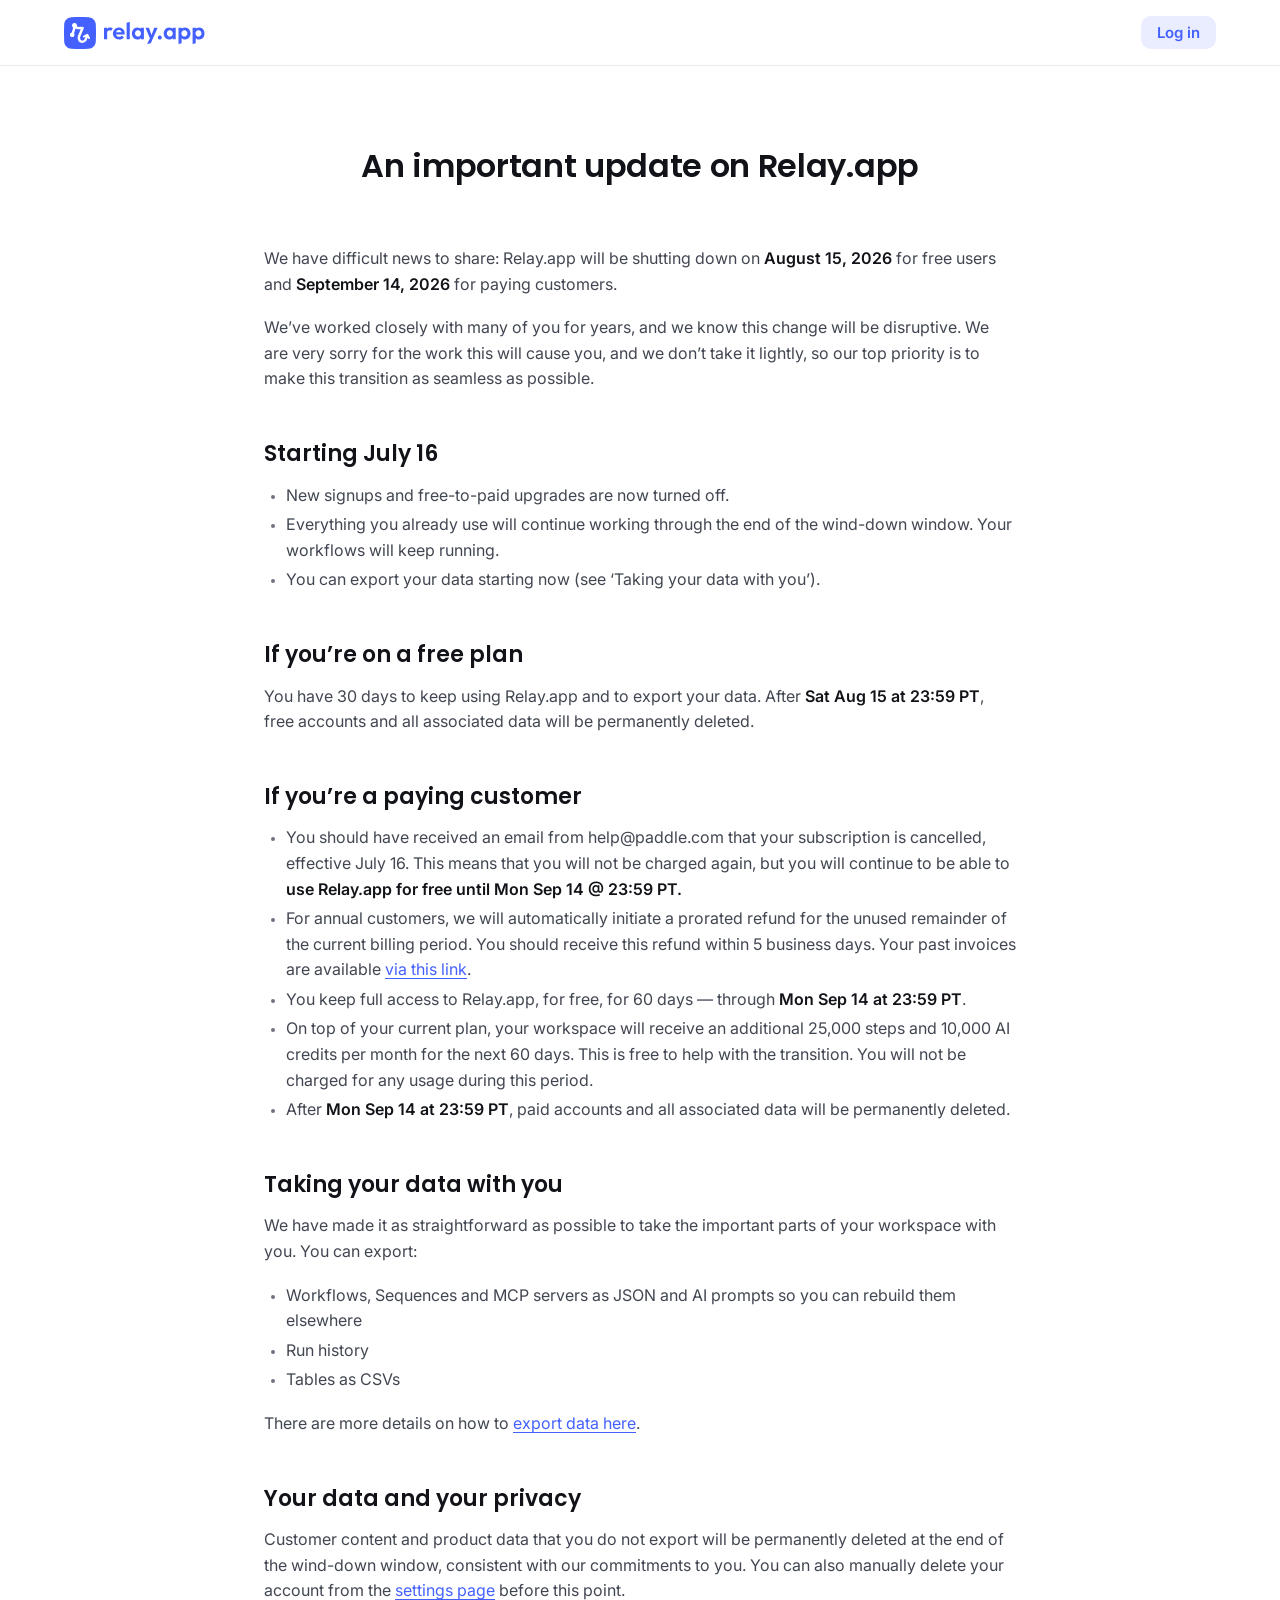
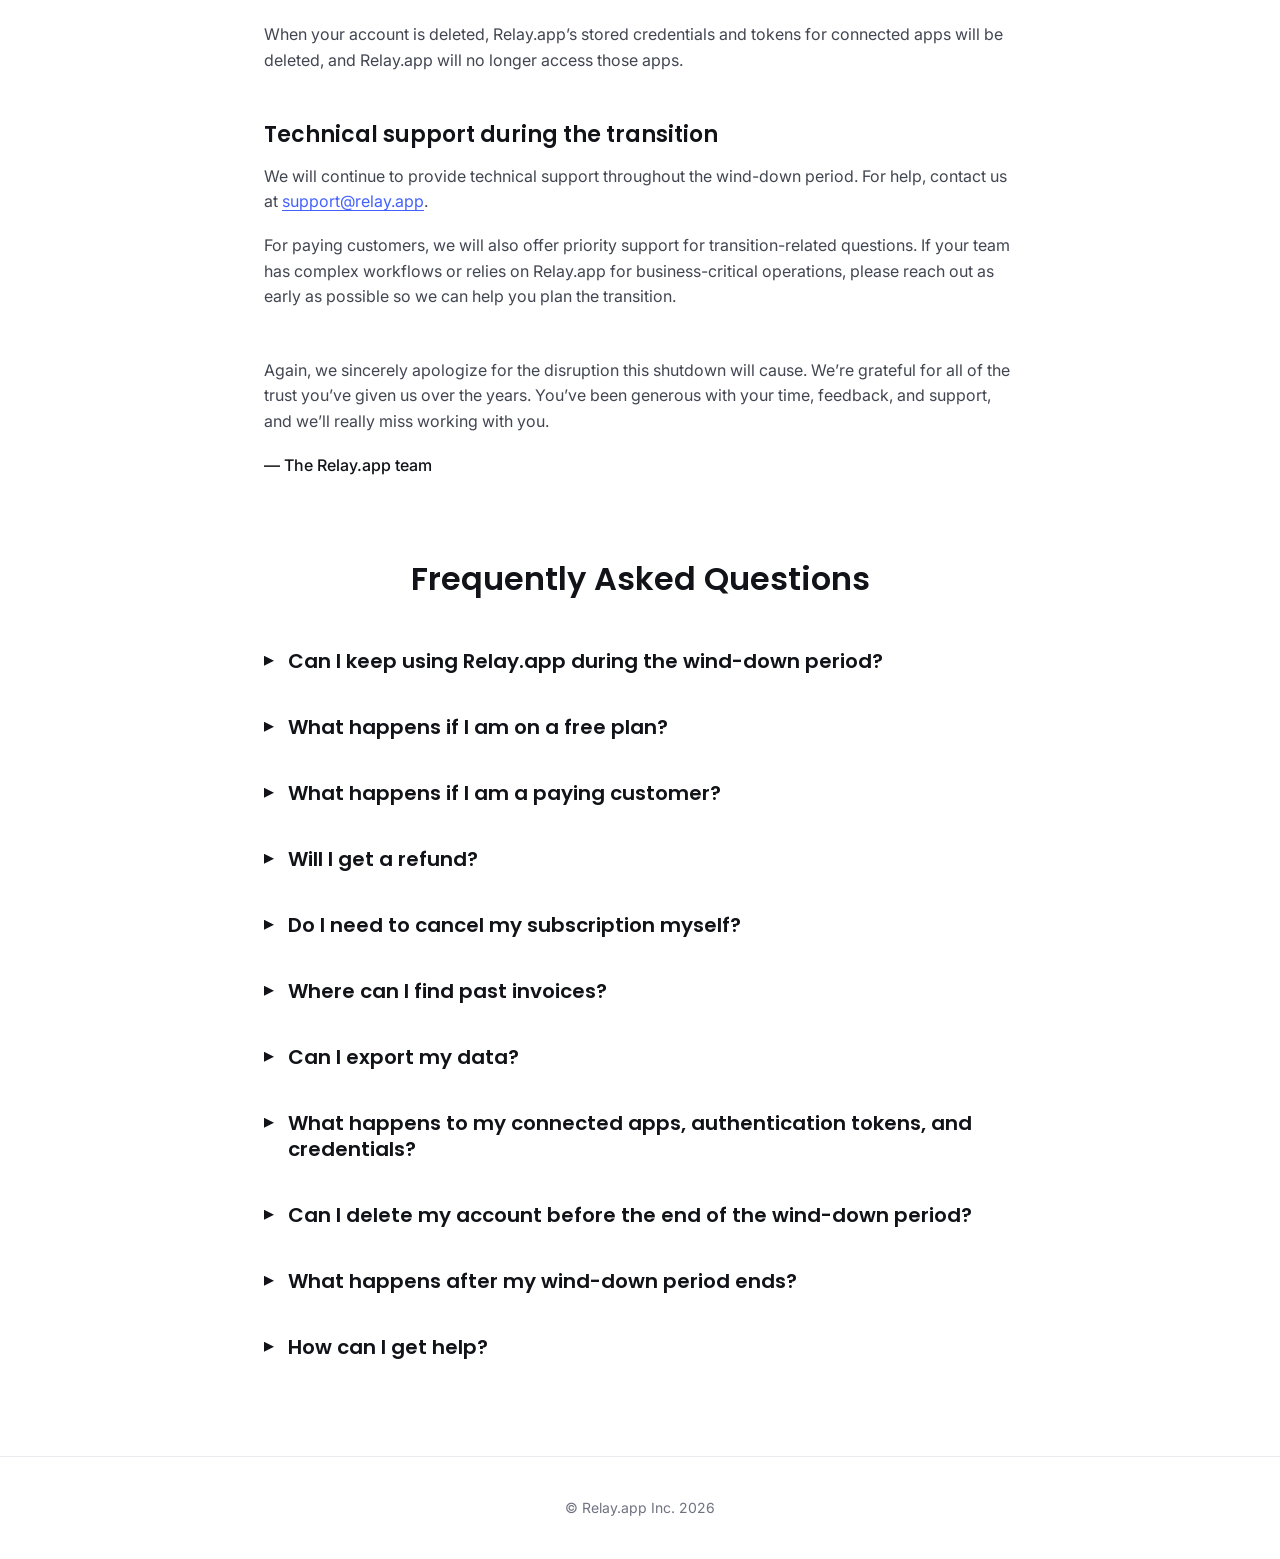
==== index.html @ aca6377c "Initial commit" ====
<!doctype html>
<html lang="en">
<head>
  <meta charset="utf-8">
  <meta name="viewport" content="width=device-width, initial-scale=1">

  <title>Relay.app is shutting down</title>
  <meta name="description" content="Relay.app is shutting down">
  <meta name="robots" content="max-image-preview:large">
  <link rel="canonical" href="https://relay.app/">

  <meta property="og:title" content="Relay.app is shutting down">
  <meta property="og:description" content="Relay.app is shutting down">
  <meta property="og:type" content="website">
  <meta property="og:url" content="https://relay.app/">
  <meta property="og:image" content="https://relay.app/og.png">
  <meta property="og:image:width" content="1200">
  <meta property="og:image:height" content="630">
  <meta name="twitter:card" content="summary_large_image">
  <meta name="twitter:title" content="Relay.app is shutting down">
  <meta name="twitter:description" content="Relay.app is shutting down">
  <meta name="twitter:image" content="https://relay.app/og.png">

  <link rel="icon" href="favicon.png" type="image/png">
  <link rel="apple-touch-icon" href="apple-touch-icon.png">

  <link rel="preconnect" href="https://fonts.googleapis.com">
  <link rel="preconnect" href="https://fonts.gstatic.com" crossorigin>
  <link rel="stylesheet" href="https://fonts.googleapis.com/css2?family=Inter:wght@400;500;600;700&family=Poppins:wght@500;600;700&display=swap">

  <link rel="stylesheet" href="style.css">
</head>
<body>

  <header class="site-header">
    <div class="container site-header-inner">
      <a class="wordmark" href="./" aria-label="relay.app">
        <svg viewBox="0 0 211 48" fill="none" xmlns="http://w3.org/2000/svg" aria-hidden="true" focusable="false">
          <g clip-path="url(#clip0_1317_340)">
            <path fill-rule="evenodd" clip-rule="evenodd" d="M11.2167 0.279369C5.2547 0.491865 0.491865 5.2547 0.27937 11.2167C0.129593 15.419 0 20.1635 0 24C0 27.8365 0.129593 32.581 0.279369 36.7833C0.491865 42.7453 5.2547 47.5081 11.2167 47.7206C15.419 47.8704 20.1635 48 24 48C27.8365 48 32.581 47.8704 36.7833 47.7206C42.7453 47.5081 47.5081 42.7453 47.7206 36.7833C47.8704 32.581 48 27.8365 48 24C48 20.1635 47.8704 15.419 47.7206 11.2167C47.5081 5.2547 42.7453 0.491865 36.7833 0.27937C32.581 0.129593 27.8365 0 24 0C20.1635 0 15.419 0.129593 11.2167 0.279369ZM19.2931 14.0156C19.2753 14.0678 19.2564 14.1194 19.2364 14.1706C19.4319 14.2621 19.6691 14.3528 19.9569 14.4364C21.1685 14.7882 22.8215 14.8622 24.3865 14.804C25.9133 14.7472 27.1888 14.5726 27.5669 14.5166C29.0231 14.3009 30.1814 15.786 29.5864 17.1827L24.3633 29.4433C23.4679 32.7829 25.2744 34.7448 26.7883 35.1845C28.1691 35.5856 30.4923 34.9663 31.502 31.3996L31.9497 29.8182L30.5903 30.5525C29.8785 30.937 28.9937 30.6643 28.6141 29.9433C28.2345 29.2223 28.5038 28.3262 29.2156 27.9417L34.0793 25.3144C34.8195 24.9146 35.7395 25.1913 36.1443 25.9355L38.8184 30.8511C39.2077 31.5668 38.9505 32.4666 38.244 32.8609C37.5374 33.2552 36.649 32.9947 36.2597 32.2791L35.4653 30.8188L35.0123 32.4191C33.5533 37.5726 29.4534 39.8063 25.7817 38.7399C22.2594 37.7169 19.3783 33.63 20.8829 28.3154L20.9152 28.2014L25.0585 18.4756C24.883 18.4851 24.7035 18.4934 24.5206 18.5002C22.8518 18.5623 20.7303 18.5087 18.9504 17.9918C18.2687 17.7938 17.6806 17.543 17.177 17.2525L15.0637 24.7169C15.6593 25.537 15.8865 26.6179 15.588 27.6723C15.0767 29.4783 13.2168 30.5225 11.4337 30.0046C9.65066 29.4868 8.61969 27.6029 9.13097 25.7969C9.48244 24.5554 10.4712 23.6739 11.6342 23.4124L13.7448 15.957C13.6578 15.9002 13.5729 15.8395 13.4902 15.7751C12.7609 15.2065 12.2648 14.3851 12.0971 13.4685C11.9294 12.552 12.102 11.605 12.5817 10.8095C13.0615 10.014 13.8145 9.42611 14.6962 9.15878C15.5778 8.89144 16.5259 8.96352 17.3583 9.36116C18.1907 9.75881 18.8486 10.454 19.2058 11.3131C19.5629 12.1722 19.594 13.1347 19.2931 14.0156Z" fill="#4461FF"/>
            <path d="M202.574 33.7605C201.326 33.7605 200.198 33.5085 199.19 33.0045C198.182 32.4765 197.378 31.7685 196.778 30.8805C196.178 29.9925 195.854 28.9725 195.806 27.8205V21.6645C195.854 20.5125 196.178 19.4925 196.778 18.6045C197.402 17.6925 198.206 16.9725 199.19 16.4445C200.198 15.9165 201.326 15.6525 202.574 15.6525C204.182 15.6525 205.622 16.0485 206.894 16.8405C208.166 17.6325 209.162 18.7125 209.882 20.0805C210.626 21.4485 210.998 22.9965 210.998 24.7245C210.998 26.4285 210.626 27.9645 209.882 29.3325C209.162 30.7005 208.166 31.7805 206.894 32.5725C205.622 33.3645 204.182 33.7605 202.574 33.7605ZM201.746 29.4045C202.61 29.4045 203.378 29.2125 204.05 28.8285C204.722 28.4205 205.238 27.8685 205.598 27.1725C205.982 26.4525 206.174 25.6245 206.174 24.6885C206.174 23.7765 205.982 22.9725 205.598 22.2765C205.238 21.5565 204.722 21.0045 204.05 20.6205C203.378 20.2125 202.61 20.0085 201.746 20.0085C200.906 20.0085 200.15 20.2125 199.478 20.6205C198.806 21.0045 198.278 21.5565 197.894 22.2765C197.534 22.9725 197.354 23.7765 197.354 24.6885C197.354 25.6245 197.534 26.4525 197.894 27.1725C198.278 27.8685 198.794 28.4205 199.442 28.8285C200.114 29.2125 200.882 29.4045 201.746 29.4045ZM193.404 40.4905C193.164 40.5591 192.926 40.3793 192.926 40.13V16.3875C192.926 16.1804 193.094 16.0125 193.301 16.0125H197.267C197.474 16.0125 197.642 16.1804 197.642 16.3875V20.5496C197.642 20.5728 197.64 20.596 197.635 20.6189L196.863 24.7288C196.854 24.7736 196.854 24.8195 196.862 24.8644L197.6 28.9757C197.604 28.9975 197.606 29.0197 197.606 29.0419V39.0044C197.606 39.1717 197.495 39.3188 197.334 39.3649L193.404 40.4905Z" fill="#4461FF"/>
            <path d="M181.41 33.7605C180.162 33.7605 179.034 33.5085 178.026 33.0045C177.018 32.4765 176.214 31.7685 175.614 30.8805C175.014 29.9925 174.69 28.9725 174.642 27.8205V21.6645C174.69 20.5125 175.014 19.4925 175.614 18.6045C176.238 17.6925 177.042 16.9725 178.026 16.4445C179.034 15.9165 180.162 15.6525 181.41 15.6525C183.018 15.6525 184.458 16.0485 185.73 16.8405C187.002 17.6325 187.998 18.7125 188.718 20.0805C189.462 21.4485 189.834 22.9965 189.834 24.7245C189.834 26.4285 189.462 27.9645 188.718 29.3325C187.998 30.7005 187.002 31.7805 185.73 32.5725C184.458 33.3645 183.018 33.7605 181.41 33.7605ZM180.582 29.4045C181.446 29.4045 182.214 29.2125 182.886 28.8285C183.558 28.4205 184.074 27.8685 184.434 27.1725C184.818 26.4525 185.01 25.6245 185.01 24.6885C185.01 23.7765 184.818 22.9725 184.434 22.2765C184.074 21.5565 183.558 21.0045 182.886 20.6205C182.214 20.2125 181.446 20.0085 180.582 20.0085C179.742 20.0085 178.986 20.2125 178.314 20.6205C177.642 21.0045 177.114 21.5565 176.73 22.2765C176.37 22.9725 176.19 23.7765 176.19 24.6885C176.19 25.6245 176.37 26.4525 176.73 27.1725C177.114 27.8685 177.63 28.4205 178.278 28.8285C178.95 29.2125 179.718 29.4045 180.582 29.4045ZM172.24 40.4912C172 40.5595 171.762 40.3796 171.762 40.1306V16.3875C171.762 16.1804 171.93 16.0125 172.137 16.0125H176.103C176.31 16.0125 176.478 16.1804 176.478 16.3875V20.5496C176.478 20.5728 176.476 20.596 176.471 20.6189L175.698 24.7288C175.69 24.7736 175.69 24.8195 175.698 24.8644L176.436 28.9757C176.44 28.9975 176.442 29.0197 176.442 29.0419V39.0095C176.442 39.177 176.331 39.3242 176.17 39.3701L172.24 40.4912Z" fill="#4461FF"/>
            <path d="M157.87 33.7605C156.286 33.7605 154.858 33.3645 153.586 32.5725C152.314 31.7805 151.318 30.7005 150.598 29.3325C149.878 27.9645 149.518 26.4285 149.518 24.7245C149.518 22.9965 149.878 21.4485 150.598 20.0805C151.318 18.7125 152.314 17.6325 153.586 16.8405C154.858 16.0485 156.286 15.6525 157.87 15.6525C159.118 15.6525 160.234 15.9045 161.218 16.4085C162.202 16.9125 162.982 17.6205 163.558 18.5325C164.158 19.4205 164.482 20.4285 164.53 21.5565V27.8205C164.482 28.9725 164.158 29.9925 163.558 30.8805C162.982 31.7685 162.202 32.4765 161.218 33.0045C160.234 33.5085 159.118 33.7605 157.87 33.7605ZM158.734 29.4045C160.054 29.4045 161.122 28.9725 161.938 28.1085C162.754 27.2205 163.162 26.0805 163.162 24.6885C163.162 23.7765 162.97 22.9725 162.586 22.2765C162.226 21.5565 161.71 21.0045 161.038 20.6205C160.39 20.2125 159.622 20.0085 158.734 20.0085C157.87 20.0085 157.102 20.2125 156.43 20.6205C155.782 21.0045 155.266 21.5565 154.882 22.2765C154.522 22.9725 154.342 23.7765 154.342 24.6885C154.342 25.6245 154.522 26.4525 154.882 27.1725C155.266 27.8685 155.782 28.4205 156.43 28.8285C157.102 29.2125 157.87 29.4045 158.734 29.4045ZM163.285 33.4005C163.078 33.4005 162.91 33.2326 162.91 33.0255V28.7536C162.91 28.7316 162.912 28.7096 162.915 28.6879L163.654 24.5388C163.662 24.495 163.662 24.4501 163.654 24.4063L162.916 20.3297C162.912 20.3076 162.91 20.2853 162.91 20.2629V16.3875C162.91 16.1804 163.078 16.0125 163.285 16.0125H167.215C167.422 16.0125 167.59 16.1804 167.59 16.3875V33.0255C167.59 33.2326 167.422 33.4005 167.215 33.4005H163.285Z" fill="#4461FF"/>
            <path d="M143.748 33.7604C142.884 33.7604 142.176 33.4724 141.624 32.8964C141.072 32.3204 140.796 31.6124 140.796 30.7724C140.796 29.9324 141.072 29.2244 141.624 28.6484C142.176 28.0724 142.884 27.7844 143.748 27.7844C144.588 27.7844 145.284 28.0724 145.836 28.6484C146.388 29.2244 146.664 29.9324 146.664 30.7724C146.664 31.6124 146.388 32.3204 145.836 32.8964C145.284 33.4724 144.588 33.7604 143.748 33.7604Z" fill="#4461FF"/>
            <path d="M129.745 33.5418C129.592 33.5434 129.453 33.4519 129.394 33.3105L122.435 16.5312C122.332 16.2843 122.514 16.0125 122.781 16.0125H127.068C127.226 16.0125 127.367 16.1117 127.421 16.2604L131.975 28.9024C132.063 29.1468 131.882 29.4045 131.622 29.4045H130.968C130.706 29.4045 130.525 29.1433 130.617 28.8983L135.34 16.2563C135.395 16.1097 135.535 16.0125 135.692 16.0125H140.004C140.275 16.0125 140.456 16.2913 140.347 16.5392L132.84 33.5085L129.745 33.5418ZM125.428 40.4473C125.122 40.5199 124.868 40.2059 125.003 39.9216L129.686 30.0525C129.809 29.7941 130.164 29.7626 130.33 29.9953L132.84 33.5085L130.386 39.1183C130.339 39.2263 130.244 39.3058 130.129 39.333L125.428 40.4473Z" fill="#4461FF"/>
            <path d="M110.127 33.7605C108.543 33.7605 107.115 33.3645 105.843 32.5725C104.571 31.7805 103.575 30.7005 102.855 29.3325C102.135 27.9645 101.775 26.4285 101.775 24.7245C101.775 22.9965 102.135 21.4485 102.855 20.0805C103.575 18.7125 104.571 17.6325 105.843 16.8405C107.115 16.0485 108.543 15.6525 110.127 15.6525C111.375 15.6525 112.491 15.9045 113.475 16.4085C114.459 16.9125 115.239 17.6205 115.815 18.5325C116.415 19.4205 116.739 20.4285 116.787 21.5565V27.8205C116.739 28.9725 116.415 29.9925 115.815 30.8805C115.239 31.7685 114.459 32.4765 113.475 33.0045C112.491 33.5085 111.375 33.7605 110.127 33.7605ZM110.991 29.4045C112.311 29.4045 113.379 28.9725 114.195 28.1085C115.011 27.2205 115.419 26.0805 115.419 24.6885C115.419 23.7765 115.227 22.9725 114.843 22.2765C114.483 21.5565 113.967 21.0045 113.295 20.6205C112.647 20.2125 111.879 20.0085 110.991 20.0085C110.127 20.0085 109.359 20.2125 108.687 20.6205C108.039 21.0045 107.523 21.5565 107.139 22.2765C106.779 22.9725 106.599 23.7765 106.599 24.6885C106.599 25.6245 106.779 26.4525 107.139 27.1725C107.523 27.8685 108.039 28.4205 108.687 28.8285C109.359 29.2125 110.127 29.4045 110.991 29.4045ZM115.542 33.4005C115.335 33.4005 115.167 33.2326 115.167 33.0255V28.7536C115.167 28.7316 115.169 28.7096 115.173 28.6879L115.912 24.5388C115.919 24.495 115.919 24.4501 115.911 24.4063L115.173 20.3297C115.169 20.3076 115.167 20.2853 115.167 20.2629V16.3875C115.167 16.1804 115.335 16.0125 115.542 16.0125H119.472C119.68 16.0125 119.847 16.1804 119.847 16.3875V33.0255C119.847 33.2326 119.68 33.4005 119.472 33.4005H115.542Z" fill="#4461FF"/>
            <path d="M94.3359 33.4005C94.1288 33.4005 93.9609 33.2326 93.9609 33.0255V9.00163C93.9609 8.83416 94.072 8.687 94.233 8.64103L98.199 7.50893C98.4385 7.44055 98.6769 7.62042 98.6769 7.86952V33.0255C98.6769 33.2326 98.509 33.4005 98.3019 33.4005H94.3359Z" fill="#4461FF"/>
            <path d="M82.8003 33.7606C80.9763 33.7606 79.3563 33.3766 77.9403 32.6086C76.5243 31.8166 75.3963 30.7366 74.5563 29.3686C73.7403 28.0006 73.3323 26.4406 73.3323 24.6886C73.3323 22.9606 73.7283 21.4246 74.5203 20.0806C75.3363 18.7126 76.4403 17.6326 77.8323 16.8406C79.2243 16.0246 80.7723 15.6166 82.4763 15.6166C84.1563 15.6166 85.6323 16.0006 86.9043 16.7686C88.2003 17.5126 89.2083 18.5446 89.9283 19.8646C90.6723 21.1606 91.0443 22.6366 91.0443 24.2926C91.0443 24.6046 91.0203 24.9286 90.9723 25.2646C90.9541 25.5006 90.9154 25.7642 90.856 26.0552C90.8213 26.2254 90.6697 26.3449 90.496 26.3453L76.5522 26.3796C76.3448 26.3801 76.1763 26.2121 76.1763 26.0046V23.2265C76.1763 23.0198 76.3435 22.8521 76.5502 22.8515L87.4935 22.8198C87.8516 22.8187 88.0072 23.2723 87.724 23.4914L87.2588 23.8512C87.0187 24.037 86.6655 23.8751 86.6283 23.5738C86.5391 22.8528 86.3671 22.2284 86.1123 21.7006C85.8003 21.0046 85.3323 20.4766 84.7083 20.1166C84.1083 19.7326 83.3643 19.5406 82.4763 19.5406C81.5403 19.5406 80.7243 19.7566 80.0283 20.1886C79.3323 20.5966 78.7923 21.1846 78.4083 21.9526C78.0483 22.6966 77.8683 23.5846 77.8683 24.6166C77.8683 25.6726 78.0603 26.5966 78.4443 27.3886C78.8523 28.1566 79.4283 28.7566 80.1723 29.1886C80.9163 29.5966 81.7803 29.8006 82.7643 29.8006C83.6523 29.8006 84.4563 29.6566 85.1763 29.3686C85.7752 29.109 86.3077 28.7498 86.7738 28.291C86.9281 28.1391 87.1778 28.1301 87.3309 28.2832L89.5752 30.5275C89.7136 30.6659 89.723 30.888 89.5898 31.0314C88.7938 31.888 87.8386 32.5457 86.7243 33.0046C85.5243 33.5086 84.2163 33.7606 82.8003 33.7606Z" fill="#4461FF"/>
            <path d="M60.375 33.4005C60.1679 33.4005 60 33.2326 60 33.0255V16.3875C60 16.1804 60.1679 16.0125 60.375 16.0125H64.341C64.5481 16.0125 64.716 16.1804 64.716 16.3875V33.0255C64.716 33.2326 64.5481 33.4005 64.341 33.4005H60.375ZM64.7495 23.0888C64.7194 23.3868 64.3822 23.566 64.133 23.3998L63.0678 22.6897C62.9523 22.6127 62.8884 22.4779 62.9044 22.34C63.1406 20.3105 63.7564 18.7053 64.752 17.5245C65.784 16.2765 67.272 15.6525 69.216 15.6525C70.056 15.6525 70.812 15.7965 71.484 16.0845C72.0661 16.3132 72.6032 16.6769 73.0952 17.1757C73.2275 17.3098 73.2273 17.5228 73.1034 17.6647L70.6437 20.4845C70.4967 20.653 70.2367 20.6536 70.0594 20.5173C69.8628 20.3663 69.6417 20.2446 69.396 20.1525C69.036 20.0085 68.616 19.9365 68.136 19.9365C67.128 19.9365 66.3 20.2605 65.652 20.9085C65.1461 21.4144 64.8453 22.1412 64.7495 23.0888Z" fill="#4461FF"/>
          </g>
          <defs>
            <clipPath id="clip0_1317_340">
              <rect width="211" height="48" fill="white"/>
            </clipPath>
          </defs>
        </svg>
      </a>
      <a class="button" href="https://run.relay.app/login?csrc=landing_sign_in">Log in</a>
    </div>
  </header>

  <main class="container">

    <article class="announcement">
      <h1>An important update on Relay.app</h1>

      <p>
        We have difficult news to share: Relay.app will be shutting down on
        <strong>August 15, 2026</strong> for free users and
        <strong>September 14, 2026</strong> for paying customers.
      </p>
      <p>
        We&rsquo;ve worked closely with many of you for years, and we know this change will be
        disruptive. We are very sorry for the work this will cause you, and we don&rsquo;t take
        it lightly, so our top priority is to make this transition as seamless as possible.
      </p>

      <section id="starting-july-16">
        <h2>Starting July 16</h2>
        <ul>
          <li>New signups and free-to-paid upgrades are now turned off.</li>
          <li>
            Everything you already use will continue working through the end of the
            wind-down window. Your workflows will keep running.
          </li>
          <li>You can export your data starting now (see &lsquo;Taking your data with you&rsquo;).</li>
        </ul>
      </section>

      <section id="free-plan">
        <h2>If you&rsquo;re on a free plan</h2>
        <p>
          You have 30 days to keep using Relay.app and to export your data.
          After <strong>Sat Aug 15 at 23:59 PT</strong>, free accounts and all associated
          data will be permanently deleted.
        </p>
      </section>

      <section id="paying-customers">
        <h2>If you&rsquo;re a paying customer</h2>
        <ul>
          <li>
            You should have received an email from help@paddle.com that your subscription
            is cancelled, effective July 16. This means that you will not be charged
            again, but you will continue to be able to
            <strong>use Relay.app for free until Mon Sep 14 @ 23:59 PT.</strong>
          </li>
          <li>
            For annual customers, we will automatically initiate a prorated refund for the
            unused remainder of the current billing period. You should receive this refund
            within 5 business days. Your past invoices are available
            <a href="https://customer-portal.paddle.com/cpl_01hfv834x8nx1jdne0eyhrzjb1">via this link</a>.
          </li>
          <li>
            You keep full access to Relay.app, for free, for 60 days &mdash; through
            <strong>Mon Sep 14 at 23:59 PT</strong>.
          </li>
          <li>
            On top of your current plan, your workspace will receive an additional 25,000
            steps and 10,000 AI credits per month for the next 60 days. This is free to
            help with the transition. You will not be charged for any usage during this
            period.
          </li>
          <li>
            After <strong>Mon Sep 14 at 23:59 PT</strong>, paid accounts and all associated
            data will be permanently deleted.
          </li>
        </ul>
      </section>

      <section id="taking-your-data-with-you">
        <h2>Taking your data with you</h2>
        <p>
          We have made it as straightforward as possible to take the important parts of
          your workspace with you. You can export:
        </p>
        <ul>
          <li>
            Workflows, Sequences and MCP servers as JSON and AI prompts so you can rebuild
            them elsewhere
          </li>
          <li>Run history</li>
          <li>Tables as CSVs</li>
        </ul>
        <p>
          There are more details on how to
          <a href="https://docs.relay.app/workspace-and-account/export-your-relay.app-data">export data here</a>.
        </p>
      </section>

      <section id="your-data-and-your-privacy">
        <h2>Your data and your privacy</h2>
        <p>
          Customer content and product data that you do not export will be permanently
          deleted at the end of the wind-down window, consistent with our commitments to
          you. You can also manually delete your account from the
          <a href="https://run.relay.app/dashboard#/settings/account">settings page</a>
          before this point.
        </p>
        <p>
          When your account is deleted, Relay.app&rsquo;s stored credentials and tokens for
          connected apps will be deleted, and Relay.app will no longer access those apps.
        </p>
      </section>

      <section id="support">
        <h2>Technical support during the transition</h2>
        <p>
          We will continue to provide technical support throughout the wind-down period.
          For help, contact us at
          <a href="mailto:support@relay.app">support@relay.app</a>.
        </p>
        <p>
          For paying customers, we will also offer priority support for transition-related
          questions. If your team has complex workflows or relies on Relay.app for
          business-critical operations, please reach out as early as possible so we can
          help you plan the transition.
        </p>
      </section>

      <p class="closing">
        Again, we sincerely apologize for the disruption this shutdown will cause. We&rsquo;re
        grateful for all of the trust you&rsquo;ve given us over the years. You&rsquo;ve been
        generous with your time, feedback, and support, and we&rsquo;ll really miss working
        with you.
      </p>
      <p class="signature">&mdash; The Relay.app team</p>
    </article>

    <section class="faq" id="faq">
      <h2>Frequently Asked Questions</h2>

      <details>
        <summary>Can I keep using Relay.app during the wind-down period?</summary>
        <div class="faq-answer">
          <p>
            Yes. Existing workspaces will keep working during their wind-down window, and
            your workflows will continue to run. Free users will have access for 30 days,
            through <strong>Sat Aug 15 at 23:59 PT</strong>. Paying customers will have
            access for 60 days, through <strong>Mon Sep 14 at 23:59 PT</strong>, unless
            you manually delete your account sooner.
          </p>
        </div>
      </details>

      <details>
        <summary>What happens if I am on a free plan?</summary>
        <div class="faq-answer">
          <p>
            You can keep using Relay.app for 30 days, through
            <strong>Sat Aug 15 at 23:59 PT</strong>. After that, your account and all
            associated data will be permanently deleted, unless you manually delete your
            account sooner.
          </p>
        </div>
      </details>

      <details>
        <summary>What happens if I am a paying customer?</summary>
        <div class="faq-answer">
          <p>
            Your subscription is being canceled effective July 16, and you will not be
            charged again. You will automatically receive a prorated refund for the
            unused remainder of your current billing period within 5 working days.
          </p>
          <p>
            You will keep full access to Relay.app for 60 days, through
            <strong>Mon Sep 14 at 23:59 PT</strong>, unless you manually delete your
            account sooner.
          </p>
          <p>
            To help with the transition, we are adding 25,000 steps and 10,000 AI credits
            per month to your account during the wind-down period, on top of what is
            included in your current plan. You will not be charged for this usage.
          </p>
        </div>
      </details>

      <details>
        <summary>Will I get a refund?</summary>
        <div class="faq-answer">
          <p>
            Customers on an annually billed subscription will receive a prorated refund
            for the unused remainder of their current billing period. Refunds are
            processed via Paddle and should reach you within 5 working days. You can
            track the status here:
            <a href="https://customer-portal.paddle.com/cpl_01hfv834x8nx1jdne0eyhrzjb1">https://customer-portal.paddle.com/cpl_01hfv834x8nx1jdne0eyhrzjb1</a>
          </p>
        </div>
      </details>

      <details>
        <summary>Do I need to cancel my subscription myself?</summary>
        <div class="faq-answer">
          <p>
            No. We are canceling paid subscriptions automatically. You will not be
            charged again, and you will automatically receive a prorated refund for the
            unused remainder of your current billing period within 5 working days.
          </p>
        </div>
      </details>

      <details>
        <summary>Where can I find past invoices?</summary>
        <div class="faq-answer">
          <p>
            You can find past invoices here:
            <a href="https://customer-portal.paddle.com/cpl_01hfv834x8nx1jdne0eyhrzjb1">https://customer-portal.paddle.com/cpl_01hfv834x8nx1jdne0eyhrzjb1</a>
          </p>
        </div>
      </details>

      <details>
        <summary>Can I export my data?</summary>
        <div class="faq-answer">
          <p>
            Yes. You can export a zip file with all important data from your workspace
            The file contains a folder for each Workflow, Sequence, MCP Server and Table
            in your workspace, which includes:
          </p>
          <ul>
            <li>A prompt (as an .md file) that you can copy and paste in other workflow builders and AI chat tools</li>
            <li>A CSV of run history</li>
            <li>A JSON file representing the exact structure of the workflow</li>
            <li>A JSON file per run</li>
            <li>A CSV of Table data (if applicable)</li>
          </ul>
          <p>
            More details on how to export your data here:
            <a href="https://docs.relay.app/workspace-and-account/export-your-relay.app-data">https://docs.relay.app/workspace-and-account/export-your-relay.app-data</a>
          </p>
        </div>
      </details>

      <details>
        <summary>What happens to my connected apps, authentication tokens, and credentials?</summary>
        <div class="faq-answer">
          <p>
            When your account is deleted, Relay.app&rsquo;s stored credentials and
            authentication tokens for connected apps will be deleted. Relay.app will no
            longer access those apps.
          </p>
        </div>
      </details>

      <details>
        <summary>Can I delete my account before the end of the wind-down period?</summary>
        <div class="faq-answer">
          <p>
            Yes. You can manually delete your account from the account settings page in
            the product.
          </p>
        </div>
      </details>

      <details>
        <summary>What happens after my wind-down period ends?</summary>
        <div class="faq-answer">
          <p>
            Your account and associated data will be permanently deleted. Free accounts
            will be deleted after 30 days. Paid accounts will be deleted after 60 days.
          </p>
        </div>
      </details>

      <details>
        <summary>How can I get help?</summary>
        <div class="faq-answer">
          <p>
            For help during the transition, contact
            <a href="mailto:support@relay.app">support@relay.app</a>.
          </p>
        </div>
      </details>
    </section>

  </main>

  <footer class="site-footer">
    <div class="container">
      <p>&copy; Relay.app Inc. 2026</p>
    </div>
  </footer>

</body>
</html>
---- style.css ----
:root {
  --color-bg:         #ffffff;
  --color-heading:    #111318;
  --color-body:       #414651;
  --color-muted:      #6f7280;
  --color-border:     #e9eaee;
  --color-brand:      #4461ff;  --color-brand-soft: #e9edff;  --color-brand-soft-hover: #dce3fe;

  --font-heading: "Poppins", "Inter", -apple-system, BlinkMacSystemFont,
                  "Segoe UI", Roboto, sans-serif;
  --font-body:    "Inter", -apple-system, BlinkMacSystemFont, "Segoe UI",
                  Roboto, Helvetica, Arial, sans-serif;

  --content-width: 50rem;  --header-width:  75rem;  --page-padding:  1.5rem;
}

* {
  box-sizing: border-box;
}

html {
  -webkit-text-size-adjust: 100%;
}

body {
  margin: 0;
  background: var(--color-bg);
  color: var(--color-body);
  font-family: var(--font-body);
  font-size: 1rem;  line-height: 1.6;
  -webkit-font-smoothing: antialiased;
}

.container {
  max-width: var(--content-width);
  margin-inline: auto;
  padding-inline: var(--page-padding);
}

h1,
h2 {
  color: var(--color-heading);
  font-family: var(--font-heading);
  font-weight: 600;
}

h1 {
  font-size: 2rem;  line-height: 1.25;
  letter-spacing: -0.01em;
  text-align: center;
  margin: 5rem 0 3.75rem;
}

h2 {
  font-size: 1.375rem;  line-height: 1.3;
  margin: 3rem 0 0.875rem;
}

p {
  margin: 0 0 1.125rem;
}

ul {
  margin: 0 0 1.125rem;
  padding-left: 1.375rem;
}

li {
  margin-bottom: 0.25rem;
}

li::marker {
  color: var(--color-muted);
  font-size: 0.85em;
}

strong {
  color: var(--color-heading);
  font-weight: 600;
}

a {
  color: var(--color-brand);
  text-decoration: underline;
  text-decoration-thickness: 1px;
  text-underline-offset: 3px;
}

a:hover {
  color: var(--color-heading);
  text-decoration: none;
}

:focus-visible {
  outline: 2px solid var(--color-brand);
  outline-offset: 2px;
  border-radius: 2px;
}

.site-header {
  padding-block: 1rem;
  border-bottom: 1px solid var(--color-border);
}

.site-header-inner {
  max-width: var(--header-width);
  margin-inline: auto;
  padding-inline: var(--page-padding);
  display: flex;
  align-items: center;
  justify-content: space-between;
}

.wordmark {
  display: inline-flex;
  align-items: center;
  text-decoration: none;
}

.wordmark svg {
  display: block;
  height: 2rem;  width: auto;
}

.button {
  display: inline-block;
  padding: 0.375rem 1rem;
  background: var(--color-brand-soft);
  color: var(--color-brand);
  border-radius: 10px;
  font-size: 0.9375rem;
  font-weight: 600;
  line-height: 1.4;
  text-decoration: none;
}

.button:hover {
  background: var(--color-brand-soft-hover);
  color: var(--color-brand);
}

.closing {
  margin-top: 3rem;
}

.signature {
  color: var(--color-heading);
  font-weight: 500;
}

.faq {
  margin-top: 5rem;
}

.faq h2 {
  font-size: 2rem;
  text-align: center;
  margin-bottom: 3rem;
}

.faq details + details {
  margin-top: 2.5rem;
}

.faq summary {
  display: flex;
  align-items: flex-start;
  gap: 0.875rem;
  color: var(--color-heading);
  font-family: var(--font-heading);
  font-size: 1.25rem;
  font-weight: 600;
  line-height: 1.3;
  cursor: pointer;
  list-style: none;
}

.faq summary::-webkit-details-marker {
  display: none;
}

.faq summary::before {
  content: "";
  flex: none;
  width: 0.625rem;
  height: 0.625rem;
  margin-top: 0.4em;
  background: var(--color-heading);
  clip-path: polygon(0 0, 0 100%, 100% 50%);
  transition: transform 0.2s ease;
}

.faq details[open] summary::before {
  transform: rotate(90deg);
}

.faq-answer {
  padding: 0.625rem 0 0 1.5rem;
  overflow-wrap: anywhere;
}

.faq-answer p:last-child {
  margin-bottom: 0;
}

@supports (interpolate-size: allow-keywords) {
  :root {
    interpolate-size: allow-keywords;
  }

  .faq details::details-content {
    block-size: 0;
    overflow-y: clip;
    transition:
      block-size 0.25s ease,
      content-visibility 0.25s allow-discrete;
  }

  .faq details[open]::details-content {
    block-size: auto;
  }
}

.site-footer {
  margin-top: 6rem;
  padding-block: 2.5rem;
  border-top: 1px solid var(--color-border);
  color: var(--color-muted);
  font-size: 0.875rem;
  text-align: center;
}

.site-footer p {
  margin: 0;
}

@media (max-width: 600px) {
  :root {
    --page-padding: 1.25rem;
  }

  h1 {
    margin: 3rem 0 2.25rem;
  }

  h2 {
    font-size: 1.25rem;
    margin-top: 2.5rem;
  }

  .faq {
    margin-top: 3.5rem;
  }

  .faq h2 {
    font-size: 1.5rem;
  }

  .site-footer {
    margin-top: 4rem;
  }
}

@media (prefers-reduced-motion: reduce) {
  *,
  *::before,
  *::after {
    transition: none !important;
  }
}
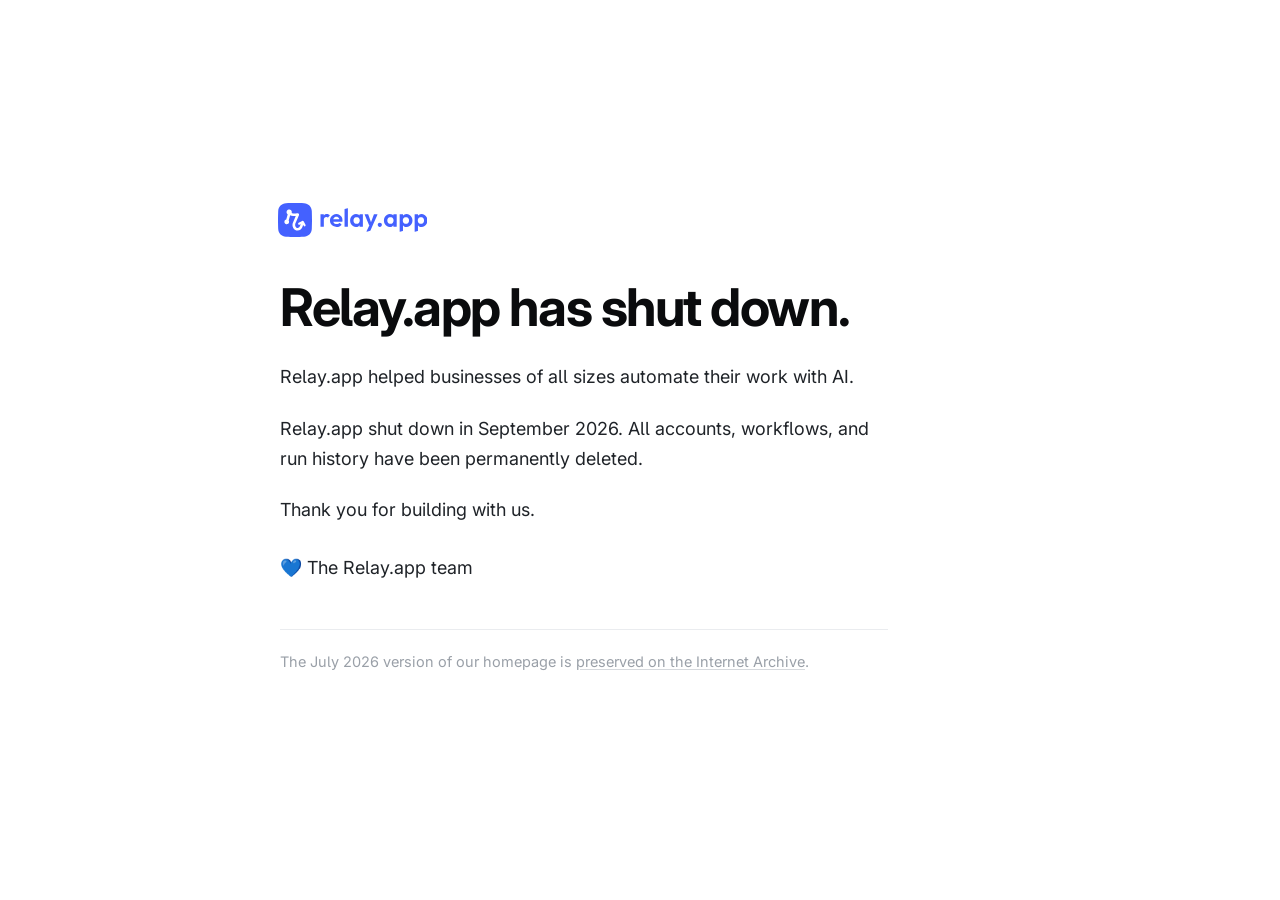
==== commit ead6bd60: "Landing page content updates" ====
--- a/index.html
+++ b/index.html
@@ -1,346 +1,164 @@
-<!doctype html>
+<!DOCTYPE html>
 <html lang="en">
 <head>
-  <meta charset="utf-8">
-  <meta name="viewport" content="width=device-width, initial-scale=1">
+<meta charset="utf-8">
+<meta name="viewport" content="width=device-width, initial-scale=1">
+<meta name="color-scheme" content="light">
+<title>Relay.app has shut down</title>
+<meta name="description" content="Relay.app shut down in September 2026. All accounts, workflows and run history have been permanently deleted.">
+<meta name="robots" content="max-image-preview:large">
+<link rel="canonical" href="https://relay.app/">
 
-  <title>Relay.app is shutting down</title>
-  <meta name="description" content="Relay.app is shutting down">
-  <meta name="robots" content="max-image-preview:large">
-  <link rel="canonical" href="https://relay.app/">
+<meta property="og:type" content="website">
+<meta property="og:url" content="https://relay.app/">
+<meta property="og:title" content="Relay.app has shut down">
+<meta property="og:description" content="Relay.app shut down in September 2026">
+<meta property="og:image" content="https://relay.app/og.png">
+<meta property="og:image:width" content="1200">
+<meta property="og:image:height" content="630">
+<meta name="twitter:card" content="summary_large_image">
+<meta name="twitter:title" content="Relay.app has shut down">
+<meta name="twitter:description" content="Relay.app shut down in September 2026">
+<meta name="twitter:image" content="https://relay.app/og.png">
 
-  <meta property="og:title" content="Relay.app is shutting down">
-  <meta property="og:description" content="Relay.app is shutting down">
-  <meta property="og:type" content="website">
-  <meta property="og:url" content="https://relay.app/">
-  <meta property="og:image" content="https://relay.app/og.png">
-  <meta property="og:image:width" content="1200">
-  <meta property="og:image:height" content="630">
-  <meta name="twitter:card" content="summary_large_image">
-  <meta name="twitter:title" content="Relay.app is shutting down">
-  <meta name="twitter:description" content="Relay.app is shutting down">
-  <meta name="twitter:image" content="https://relay.app/og.png">
+<link rel="icon" href="favicon.png" type="image/png">
+<link rel="apple-touch-icon" href="apple-touch-icon.png">
 
-  <link rel="icon" href="favicon.png" type="image/png">
-  <link rel="apple-touch-icon" href="apple-touch-icon.png">
+<link rel="preconnect" href="https://fonts.googleapis.com">
+<link rel="preconnect" href="https://fonts.gstatic.com" crossorigin>
+<link href="https://fonts.googleapis.com/css2?family=Inter:wght@400;500;700&display=swap" rel="stylesheet">
 
-  <link rel="preconnect" href="https://fonts.googleapis.com">
-  <link rel="preconnect" href="https://fonts.gstatic.com" crossorigin>
-  <link rel="stylesheet" href="https://fonts.googleapis.com/css2?family=Inter:wght@400;500;600;700&family=Poppins:wght@500;600;700&display=swap">
+<style>
+  :root{
+    --font-sans:Inter,-apple-system,BlinkMacSystemFont,"Segoe UI",Helvetica,Arial,sans-serif;
+    --ink:#0A0B0D;
+    --body:#1F2328;
+    --sub:#4B5563;
+    --faint:#9AA0A8;
+    --hair:#EAECEF;
+    --brand:#4461FF;
+    --measure:38rem;
+  }
+  *{box-sizing:border-box}
+  html{-webkit-text-size-adjust:100%;background:#fff}
+  body{
+    margin:0;
+    background:#FFFFFF;
+    color:var(--body);
+    font-family:var(--font-sans);
+    -webkit-font-smoothing:antialiased;
+    font-feature-settings:"cv05" 1;
+  }
+  ::selection{background:rgba(68,97,255,.16)}
 
-  <link rel="stylesheet" href="style.css">
+  .shell{
+    min-height:100vh;
+    display:flex;
+    align-items:center;
+    padding:72px 40px 96px;
+  }
+  .page{max-width:720px;margin:0 auto;width:100%}
+
+  .logo{
+    display:block;
+    height:34px;
+    width:auto;
+    color:var(--brand);
+    margin:0 0 42px -2px;
+  }
+  .logo .mark{fill:var(--brand)}
+
+  h1{
+    font-size:clamp(33px,5.1vw,52px);
+    line-height:1.1;
+    font-weight:700;
+    letter-spacing:-.028em;
+    color:var(--ink);
+    margin:0 0 26px;
+    text-wrap:balance;
+  }
+
+  .prose p{
+    font-size:18px;
+    line-height:1.66;
+    margin:0 0 22px;
+    max-width:var(--measure);
+  }
+  .prose a{
+    color:var(--brand);
+    text-decoration:underline;
+    text-underline-offset:2px;
+    text-decoration-thickness:1px;
+    text-decoration-color:rgba(68,97,255,.38);
+  }
+  .prose a:hover{text-decoration-color:var(--brand)}
+  a:focus-visible{outline:2px solid var(--brand);outline-offset:3px;border-radius:2px}
+
+  .sign{
+    font-size:18px;
+    line-height:1.66;
+    color:var(--body);
+    margin:28px 0 0;
+  }
+
+  .archive{
+    margin:46px 0 0;
+    padding-top:20px;
+    border-top:1px solid var(--hair);
+    font-size:14.5px;
+    line-height:1.6;
+    color:var(--faint);
+    max-width:var(--measure);
+    text-wrap:pretty;
+  }
+  .archive a{
+    color:var(--faint);
+    text-decoration:underline;
+    text-underline-offset:2px;
+    text-decoration-color:#D6D9DD;
+  }
+  .archive a:hover{color:var(--sub)}
+
+  @media (max-width:680px){
+    .shell{padding:44px 22px 64px;align-items:flex-start}
+    .logo{height:30px;margin-bottom:32px}
+    .prose p,.sign{font-size:17px}
+  }
+</style>
 </head>
 <body>
+<div class="shell">
+  <main class="page">
+    <svg class="logo" role="img" aria-label="relay.app" width="211" height="48" viewBox="0 0 211 48" xmlns="http://www.w3.org/2000/svg">
+<g>
+<path class="mark" fill-rule="evenodd" clip-rule="evenodd" d="M11.2167 0.279369C5.2547 0.491865 0.491865 5.2547 0.27937 11.2167C0.129593 15.419 0 20.1635 0 24C0 27.8365 0.129593 32.581 0.279369 36.7833C0.491865 42.7453 5.2547 47.5081 11.2167 47.7206C15.419 47.8704 20.1635 48 24 48C27.8365 48 32.581 47.8704 36.7833 47.7206C42.7453 47.5081 47.5081 42.7453 47.7206 36.7833C47.8704 32.581 48 27.8365 48 24C48 20.1635 47.8704 15.419 47.7206 11.2167C47.5081 5.2547 42.7453 0.491865 36.7833 0.27937C32.581 0.129593 27.8365 0 24 0C20.1635 0 15.419 0.129593 11.2167 0.279369ZM19.2931 14.0156C19.2753 14.0678 19.2564 14.1194 19.2364 14.1706C19.4319 14.2621 19.6691 14.3528 19.9569 14.4364C21.1685 14.7882 22.8215 14.8622 24.3865 14.804C25.9133 14.7472 27.1888 14.5726 27.5669 14.5166C29.0231 14.3009 30.1814 15.786 29.5864 17.1827L24.3633 29.4433C23.4679 32.7829 25.2744 34.7448 26.7883 35.1845C28.1691 35.5856 30.4923 34.9663 31.502 31.3996L31.9497 29.8182L30.5903 30.5525C29.8785 30.937 28.9937 30.6643 28.6141 29.9433C28.2345 29.2223 28.5038 28.3262 29.2156 27.9417L34.0793 25.3144C34.8195 24.9146 35.7395 25.1913 36.1443 25.9355L38.8184 30.8511C39.2077 31.5668 38.9505 32.4666 38.244 32.8609C37.5374 33.2552 36.649 32.9947 36.2597 32.2791L35.4653 30.8188L35.0123 32.4191C33.5533 37.5726 29.4534 39.8063 25.7817 38.7399C22.2594 37.7169 19.3783 33.63 20.8829 28.3154L20.9152 28.2014L25.0585 18.4756C24.883 18.4851 24.7035 18.4934 24.5206 18.5002C22.8518 18.5623 20.7303 18.5087 18.9504 17.9918C18.2687 17.7938 17.6806 17.543 17.177 17.2525L15.0637 24.7169C15.6593 25.537 15.8865 26.6179 15.588 27.6723C15.0767 29.4783 13.2168 30.5225 11.4337 30.0046C9.65066 29.4868 8.61969 27.6029 9.13097 25.7969C9.48244 24.5554 10.4712 23.6739 11.6342 23.4124L13.7448 15.957C13.6578 15.9002 13.5729 15.8395 13.4902 15.7751C12.7609 15.2065 12.2648 14.3851 12.0971 13.4685C11.9294 12.552 12.102 11.605 12.5817 10.8095C13.0615 10.014 13.8145 9.42611 14.6962 9.15878C15.5778 8.89144 16.5259 8.96352 17.3583 9.36116C18.1907 9.75881 18.8486 10.454 19.2058 11.3131C19.5629 12.1722 19.594 13.1347 19.2931 14.0156Z" fill="currentColor"/>
+<path d="M202.574 33.7605C201.326 33.7605 200.198 33.5085 199.19 33.0045C198.182 32.4765 197.378 31.7685 196.778 30.8805C196.178 29.9925 195.854 28.9725 195.806 27.8205V21.6645C195.854 20.5125 196.178 19.4925 196.778 18.6045C197.402 17.6925 198.206 16.9725 199.19 16.4445C200.198 15.9165 201.326 15.6525 202.574 15.6525C204.182 15.6525 205.622 16.0485 206.894 16.8405C208.166 17.6325 209.162 18.7125 209.882 20.0805C210.626 21.4485 210.998 22.9965 210.998 24.7245C210.998 26.4285 210.626 27.9645 209.882 29.3325C209.162 30.7005 208.166 31.7805 206.894 32.5725C205.622 33.3645 204.182 33.7605 202.574 33.7605ZM201.746 29.4045C202.61 29.4045 203.378 29.2125 204.05 28.8285C204.722 28.4205 205.238 27.8685 205.598 27.1725C205.982 26.4525 206.174 25.6245 206.174 24.6885C206.174 23.7765 205.982 22.9725 205.598 22.2765C205.238 21.5565 204.722 21.0045 204.05 20.6205C203.378 20.2125 202.61 20.0085 201.746 20.0085C200.906 20.0085 200.15 20.2125 199.478 20.6205C198.806 21.0045 198.278 21.5565 197.894 22.2765C197.534 22.9725 197.354 23.7765 197.354 24.6885C197.354 25.6245 197.534 26.4525 197.894 27.1725C198.278 27.8685 198.794 28.4205 199.442 28.8285C200.114 29.2125 200.882 29.4045 201.746 29.4045ZM193.404 40.4905C193.164 40.5591 192.926 40.3793 192.926 40.13V16.3875C192.926 16.1804 193.094 16.0125 193.301 16.0125H197.267C197.474 16.0125 197.642 16.1804 197.642 16.3875V20.5496C197.642 20.5728 197.64 20.596 197.635 20.6189L196.863 24.7288C196.854 24.7736 196.854 24.8195 196.862 24.8644L197.6 28.9757C197.604 28.9975 197.606 29.0197 197.606 29.0419V39.0044C197.606 39.1717 197.495 39.3188 197.334 39.3649L193.404 40.4905Z" fill="currentColor"/>
+<path d="M181.41 33.7605C180.162 33.7605 179.034 33.5085 178.026 33.0045C177.018 32.4765 176.214 31.7685 175.614 30.8805C175.014 29.9925 174.69 28.9725 174.642 27.8205V21.6645C174.69 20.5125 175.014 19.4925 175.614 18.6045C176.238 17.6925 177.042 16.9725 178.026 16.4445C179.034 15.9165 180.162 15.6525 181.41 15.6525C183.018 15.6525 184.458 16.0485 185.73 16.8405C187.002 17.6325 187.998 18.7125 188.718 20.0805C189.462 21.4485 189.834 22.9965 189.834 24.7245C189.834 26.4285 189.462 27.9645 188.718 29.3325C187.998 30.7005 187.002 31.7805 185.73 32.5725C184.458 33.3645 183.018 33.7605 181.41 33.7605ZM180.582 29.4045C181.446 29.4045 182.214 29.2125 182.886 28.8285C183.558 28.4205 184.074 27.8685 184.434 27.1725C184.818 26.4525 185.01 25.6245 185.01 24.6885C185.01 23.7765 184.818 22.9725 184.434 22.2765C184.074 21.5565 183.558 21.0045 182.886 20.6205C182.214 20.2125 181.446 20.0085 180.582 20.0085C179.742 20.0085 178.986 20.2125 178.314 20.6205C177.642 21.0045 177.114 21.5565 176.73 22.2765C176.37 22.9725 176.19 23.7765 176.19 24.6885C176.19 25.6245 176.37 26.4525 176.73 27.1725C177.114 27.8685 177.63 28.4205 178.278 28.8285C178.95 29.2125 179.718 29.4045 180.582 29.4045ZM172.24 40.4912C172 40.5595 171.762 40.3796 171.762 40.1306V16.3875C171.762 16.1804 171.93 16.0125 172.137 16.0125H176.103C176.31 16.0125 176.478 16.1804 176.478 16.3875V20.5496C176.478 20.5728 176.476 20.596 176.471 20.6189L175.698 24.7288C175.69 24.7736 175.69 24.8195 175.698 24.8644L176.436 28.9757C176.44 28.9975 176.442 29.0197 176.442 29.0419V39.0095C176.442 39.177 176.331 39.3242 176.17 39.3701L172.24 40.4912Z" fill="currentColor"/>
+<path d="M157.87 33.7605C156.286 33.7605 154.858 33.3645 153.586 32.5725C152.314 31.7805 151.318 30.7005 150.598 29.3325C149.878 27.9645 149.518 26.4285 149.518 24.7245C149.518 22.9965 149.878 21.4485 150.598 20.0805C151.318 18.7125 152.314 17.6325 153.586 16.8405C154.858 16.0485 156.286 15.6525 157.87 15.6525C159.118 15.6525 160.234 15.9045 161.218 16.4085C162.202 16.9125 162.982 17.6205 163.558 18.5325C164.158 19.4205 164.482 20.4285 164.53 21.5565V27.8205C164.482 28.9725 164.158 29.9925 163.558 30.8805C162.982 31.7685 162.202 32.4765 161.218 33.0045C160.234 33.5085 159.118 33.7605 157.87 33.7605ZM158.734 29.4045C160.054 29.4045 161.122 28.9725 161.938 28.1085C162.754 27.2205 163.162 26.0805 163.162 24.6885C163.162 23.7765 162.97 22.9725 162.586 22.2765C162.226 21.5565 161.71 21.0045 161.038 20.6205C160.39 20.2125 159.622 20.0085 158.734 20.0085C157.87 20.0085 157.102 20.2125 156.43 20.6205C155.782 21.0045 155.266 21.5565 154.882 22.2765C154.522 22.9725 154.342 23.7765 154.342 24.6885C154.342 25.6245 154.522 26.4525 154.882 27.1725C155.266 27.8685 155.782 28.4205 156.43 28.8285C157.102 29.2125 157.87 29.4045 158.734 29.4045ZM163.285 33.4005C163.078 33.4005 162.91 33.2326 162.91 33.0255V28.7536C162.91 28.7316 162.912 28.7096 162.915 28.6879L163.654 24.5388C163.662 24.495 163.662 24.4501 163.654 24.4063L162.916 20.3297C162.912 20.3076 162.91 20.2853 162.91 20.2629V16.3875C162.91 16.1804 163.078 16.0125 163.285 16.0125H167.215C167.422 16.0125 167.59 16.1804 167.59 16.3875V33.0255C167.59 33.2326 167.422 33.4005 167.215 33.4005H163.285Z" fill="currentColor"/>
+<path d="M143.748 33.7604C142.884 33.7604 142.176 33.4724 141.624 32.8964C141.072 32.3204 140.796 31.6124 140.796 30.7724C140.796 29.9324 141.072 29.2244 141.624 28.6484C142.176 28.0724 142.884 27.7844 143.748 27.7844C144.588 27.7844 145.284 28.0724 145.836 28.6484C146.388 29.2244 146.664 29.9324 146.664 30.7724C146.664 31.6124 146.388 32.3204 145.836 32.8964C145.284 33.4724 144.588 33.7604 143.748 33.7604Z" fill="currentColor"/>
+<path d="M129.745 33.5418C129.592 33.5434 129.453 33.4519 129.394 33.3105L122.435 16.5312C122.332 16.2843 122.514 16.0125 122.781 16.0125H127.068C127.226 16.0125 127.367 16.1117 127.421 16.2604L131.975 28.9024C132.063 29.1468 131.882 29.4045 131.622 29.4045H130.968C130.706 29.4045 130.525 29.1433 130.617 28.8983L135.34 16.2563C135.395 16.1097 135.535 16.0125 135.692 16.0125H140.004C140.275 16.0125 140.456 16.2913 140.347 16.5392L132.84 33.5085L129.745 33.5418ZM125.428 40.4473C125.122 40.5199 124.868 40.2059 125.003 39.9216L129.686 30.0525C129.809 29.7941 130.164 29.7626 130.33 29.9953L132.84 33.5085L130.386 39.1183C130.339 39.2263 130.244 39.3058 130.129 39.333L125.428 40.4473Z" fill="currentColor"/>
+<path d="M110.127 33.7605C108.543 33.7605 107.115 33.3645 105.843 32.5725C104.571 31.7805 103.575 30.7005 102.855 29.3325C102.135 27.9645 101.775 26.4285 101.775 24.7245C101.775 22.9965 102.135 21.4485 102.855 20.0805C103.575 18.7125 104.571 17.6325 105.843 16.8405C107.115 16.0485 108.543 15.6525 110.127 15.6525C111.375 15.6525 112.491 15.9045 113.475 16.4085C114.459 16.9125 115.239 17.6205 115.815 18.5325C116.415 19.4205 116.739 20.4285 116.787 21.5565V27.8205C116.739 28.9725 116.415 29.9925 115.815 30.8805C115.239 31.7685 114.459 32.4765 113.475 33.0045C112.491 33.5085 111.375 33.7605 110.127 33.7605ZM110.991 29.4045C112.311 29.4045 113.379 28.9725 114.195 28.1085C115.011 27.2205 115.419 26.0805 115.419 24.6885C115.419 23.7765 115.227 22.9725 114.843 22.2765C114.483 21.5565 113.967 21.0045 113.295 20.6205C112.647 20.2125 111.879 20.0085 110.991 20.0085C110.127 20.0085 109.359 20.2125 108.687 20.6205C108.039 21.0045 107.523 21.5565 107.139 22.2765C106.779 22.9725 106.599 23.7765 106.599 24.6885C106.599 25.6245 106.779 26.4525 107.139 27.1725C107.523 27.8685 108.039 28.4205 108.687 28.8285C109.359 29.2125 110.127 29.4045 110.991 29.4045ZM115.542 33.4005C115.335 33.4005 115.167 33.2326 115.167 33.0255V28.7536C115.167 28.7316 115.169 28.7096 115.173 28.6879L115.912 24.5388C115.919 24.495 115.919 24.4501 115.911 24.4063L115.173 20.3297C115.169 20.3076 115.167 20.2853 115.167 20.2629V16.3875C115.167 16.1804 115.335 16.0125 115.542 16.0125H119.472C119.68 16.0125 119.847 16.1804 119.847 16.3875V33.0255C119.847 33.2326 119.68 33.4005 119.472 33.4005H115.542Z" fill="currentColor"/>
+<path d="M94.3359 33.4005C94.1288 33.4005 93.9609 33.2326 93.9609 33.0255V9.00163C93.9609 8.83416 94.072 8.687 94.233 8.64103L98.199 7.50893C98.4385 7.44055 98.6769 7.62042 98.6769 7.86952V33.0255C98.6769 33.2326 98.509 33.4005 98.3019 33.4005H94.3359Z" fill="currentColor"/>
+<path d="M82.8003 33.7606C80.9763 33.7606 79.3563 33.3766 77.9403 32.6086C76.5243 31.8166 75.3963 30.7366 74.5563 29.3686C73.7403 28.0006 73.3323 26.4406 73.3323 24.6886C73.3323 22.9606 73.7283 21.4246 74.5203 20.0806C75.3363 18.7126 76.4403 17.6326 77.8323 16.8406C79.2243 16.0246 80.7723 15.6166 82.4763 15.6166C84.1563 15.6166 85.6323 16.0006 86.9043 16.7686C88.2003 17.5126 89.2083 18.5446 89.9283 19.8646C90.6723 21.1606 91.0443 22.6366 91.0443 24.2926C91.0443 24.6046 91.0203 24.9286 90.9723 25.2646C90.9541 25.5006 90.9154 25.7642 90.856 26.0552C90.8213 26.2254 90.6697 26.3449 90.496 26.3453L76.5522 26.3796C76.3448 26.3801 76.1763 26.2121 76.1763 26.0046V23.2265C76.1763 23.0198 76.3435 22.8521 76.5502 22.8515L87.4935 22.8198C87.8516 22.8187 88.0072 23.2723 87.724 23.4914L87.2588 23.8512C87.0187 24.037 86.6655 23.8751 86.6283 23.5738C86.5391 22.8528 86.3671 22.2284 86.1123 21.7006C85.8003 21.0046 85.3323 20.4766 84.7083 20.1166C84.1083 19.7326 83.3643 19.5406 82.4763 19.5406C81.5403 19.5406 80.7243 19.7566 80.0283 20.1886C79.3323 20.5966 78.7923 21.1846 78.4083 21.9526C78.0483 22.6966 77.8683 23.5846 77.8683 24.6166C77.8683 25.6726 78.0603 26.5966 78.4443 27.3886C78.8523 28.1566 79.4283 28.7566 80.1723 29.1886C80.9163 29.5966 81.7803 29.8006 82.7643 29.8006C83.6523 29.8006 84.4563 29.6566 85.1763 29.3686C85.7752 29.109 86.3077 28.7498 86.7738 28.291C86.9281 28.1391 87.1778 28.1301 87.3309 28.2832L89.5752 30.5275C89.7136 30.6659 89.723 30.888 89.5898 31.0314C88.7938 31.888 87.8386 32.5457 86.7243 33.0046C85.5243 33.5086 84.2163 33.7606 82.8003 33.7606Z" fill="currentColor"/>
+<path d="M60.375 33.4005C60.1679 33.4005 60 33.2326 60 33.0255V16.3875C60 16.1804 60.1679 16.0125 60.375 16.0125H64.341C64.5481 16.0125 64.716 16.1804 64.716 16.3875V33.0255C64.716 33.2326 64.5481 33.4005 64.341 33.4005H60.375ZM64.7495 23.0888C64.7194 23.3868 64.3822 23.566 64.133 23.3998L63.0678 22.6897C62.9523 22.6127 62.8884 22.4779 62.9044 22.34C63.1406 20.3105 63.7564 18.7053 64.752 17.5245C65.784 16.2765 67.272 15.6525 69.216 15.6525C70.056 15.6525 70.812 15.7965 71.484 16.0845C72.0661 16.3132 72.6032 16.6769 73.0952 17.1757C73.2275 17.3098 73.2273 17.5228 73.1034 17.6647L70.6437 20.4845C70.4967 20.653 70.2367 20.6536 70.0594 20.5173C69.8628 20.3663 69.6417 20.2446 69.396 20.1525C69.036 20.0085 68.616 19.9365 68.136 19.9365C67.128 19.9365 66.3 20.2605 65.652 20.9085C65.1461 21.4144 64.8453 22.1412 64.7495 23.0888Z" fill="currentColor"/>
+</g>
+</svg>
 
-  <header class="site-header">
-    <div class="container site-header-inner">
-      <a class="wordmark" href="./" aria-label="relay.app">
-        <svg viewBox="0 0 211 48" fill="none" xmlns="http://w3.org/2000/svg" aria-hidden="true" focusable="false">
-          <g clip-path="url(#clip0_1317_340)">
-            <path fill-rule="evenodd" clip-rule="evenodd" d="M11.2167 0.279369C5.2547 0.491865 0.491865 5.2547 0.27937 11.2167C0.129593 15.419 0 20.1635 0 24C0 27.8365 0.129593 32.581 0.279369 36.7833C0.491865 42.7453 5.2547 47.5081 11.2167 47.7206C15.419 47.8704 20.1635 48 24 48C27.8365 48 32.581 47.8704 36.7833 47.7206C42.7453 47.5081 47.5081 42.7453 47.7206 36.7833C47.8704 32.581 48 27.8365 48 24C48 20.1635 47.8704 15.419 47.7206 11.2167C47.5081 5.2547 42.7453 0.491865 36.7833 0.27937C32.581 0.129593 27.8365 0 24 0C20.1635 0 15.419 0.129593 11.2167 0.279369ZM19.2931 14.0156C19.2753 14.0678 19.2564 14.1194 19.2364 14.1706C19.4319 14.2621 19.6691 14.3528 19.9569 14.4364C21.1685 14.7882 22.8215 14.8622 24.3865 14.804C25.9133 14.7472 27.1888 14.5726 27.5669 14.5166C29.0231 14.3009 30.1814 15.786 29.5864 17.1827L24.3633 29.4433C23.4679 32.7829 25.2744 34.7448 26.7883 35.1845C28.1691 35.5856 30.4923 34.9663 31.502 31.3996L31.9497 29.8182L30.5903 30.5525C29.8785 30.937 28.9937 30.6643 28.6141 29.9433C28.2345 29.2223 28.5038 28.3262 29.2156 27.9417L34.0793 25.3144C34.8195 24.9146 35.7395 25.1913 36.1443 25.9355L38.8184 30.8511C39.2077 31.5668 38.9505 32.4666 38.244 32.8609C37.5374 33.2552 36.649 32.9947 36.2597 32.2791L35.4653 30.8188L35.0123 32.4191C33.5533 37.5726 29.4534 39.8063 25.7817 38.7399C22.2594 37.7169 19.3783 33.63 20.8829 28.3154L20.9152 28.2014L25.0585 18.4756C24.883 18.4851 24.7035 18.4934 24.5206 18.5002C22.8518 18.5623 20.7303 18.5087 18.9504 17.9918C18.2687 17.7938 17.6806 17.543 17.177 17.2525L15.0637 24.7169C15.6593 25.537 15.8865 26.6179 15.588 27.6723C15.0767 29.4783 13.2168 30.5225 11.4337 30.0046C9.65066 29.4868 8.61969 27.6029 9.13097 25.7969C9.48244 24.5554 10.4712 23.6739 11.6342 23.4124L13.7448 15.957C13.6578 15.9002 13.5729 15.8395 13.4902 15.7751C12.7609 15.2065 12.2648 14.3851 12.0971 13.4685C11.9294 12.552 12.102 11.605 12.5817 10.8095C13.0615 10.014 13.8145 9.42611 14.6962 9.15878C15.5778 8.89144 16.5259 8.96352 17.3583 9.36116C18.1907 9.75881 18.8486 10.454 19.2058 11.3131C19.5629 12.1722 19.594 13.1347 19.2931 14.0156Z" fill="#4461FF"/>
-            <path d="M202.574 33.7605C201.326 33.7605 200.198 33.5085 199.19 33.0045C198.182 32.4765 197.378 31.7685 196.778 30.8805C196.178 29.9925 195.854 28.9725 195.806 27.8205V21.6645C195.854 20.5125 196.178 19.4925 196.778 18.6045C197.402 17.6925 198.206 16.9725 199.19 16.4445C200.198 15.9165 201.326 15.6525 202.574 15.6525C204.182 15.6525 205.622 16.0485 206.894 16.8405C208.166 17.6325 209.162 18.7125 209.882 20.0805C210.626 21.4485 210.998 22.9965 210.998 24.7245C210.998 26.4285 210.626 27.9645 209.882 29.3325C209.162 30.7005 208.166 31.7805 206.894 32.5725C205.622 33.3645 204.182 33.7605 202.574 33.7605ZM201.746 29.4045C202.61 29.4045 203.378 29.2125 204.05 28.8285C204.722 28.4205 205.238 27.8685 205.598 27.1725C205.982 26.4525 206.174 25.6245 206.174 24.6885C206.174 23.7765 205.982 22.9725 205.598 22.2765C205.238 21.5565 204.722 21.0045 204.05 20.6205C203.378 20.2125 202.61 20.0085 201.746 20.0085C200.906 20.0085 200.15 20.2125 199.478 20.6205C198.806 21.0045 198.278 21.5565 197.894 22.2765C197.534 22.9725 197.354 23.7765 197.354 24.6885C197.354 25.6245 197.534 26.4525 197.894 27.1725C198.278 27.8685 198.794 28.4205 199.442 28.8285C200.114 29.2125 200.882 29.4045 201.746 29.4045ZM193.404 40.4905C193.164 40.5591 192.926 40.3793 192.926 40.13V16.3875C192.926 16.1804 193.094 16.0125 193.301 16.0125H197.267C197.474 16.0125 197.642 16.1804 197.642 16.3875V20.5496C197.642 20.5728 197.64 20.596 197.635 20.6189L196.863 24.7288C196.854 24.7736 196.854 24.8195 196.862 24.8644L197.6 28.9757C197.604 28.9975 197.606 29.0197 197.606 29.0419V39.0044C197.606 39.1717 197.495 39.3188 197.334 39.3649L193.404 40.4905Z" fill="#4461FF"/>
-            <path d="M181.41 33.7605C180.162 33.7605 179.034 33.5085 178.026 33.0045C177.018 32.4765 176.214 31.7685 175.614 30.8805C175.014 29.9925 174.69 28.9725 174.642 27.8205V21.6645C174.69 20.5125 175.014 19.4925 175.614 18.6045C176.238 17.6925 177.042 16.9725 178.026 16.4445C179.034 15.9165 180.162 15.6525 181.41 15.6525C183.018 15.6525 184.458 16.0485 185.73 16.8405C187.002 17.6325 187.998 18.7125 188.718 20.0805C189.462 21.4485 189.834 22.9965 189.834 24.7245C189.834 26.4285 189.462 27.9645 188.718 29.3325C187.998 30.7005 187.002 31.7805 185.73 32.5725C184.458 33.3645 183.018 33.7605 181.41 33.7605ZM180.582 29.4045C181.446 29.4045 182.214 29.2125 182.886 28.8285C183.558 28.4205 184.074 27.8685 184.434 27.1725C184.818 26.4525 185.01 25.6245 185.01 24.6885C185.01 23.7765 184.818 22.9725 184.434 22.2765C184.074 21.5565 183.558 21.0045 182.886 20.6205C182.214 20.2125 181.446 20.0085 180.582 20.0085C179.742 20.0085 178.986 20.2125 178.314 20.6205C177.642 21.0045 177.114 21.5565 176.73 22.2765C176.37 22.9725 176.19 23.7765 176.19 24.6885C176.19 25.6245 176.37 26.4525 176.73 27.1725C177.114 27.8685 177.63 28.4205 178.278 28.8285C178.95 29.2125 179.718 29.4045 180.582 29.4045ZM172.24 40.4912C172 40.5595 171.762 40.3796 171.762 40.1306V16.3875C171.762 16.1804 171.93 16.0125 172.137 16.0125H176.103C176.31 16.0125 176.478 16.1804 176.478 16.3875V20.5496C176.478 20.5728 176.476 20.596 176.471 20.6189L175.698 24.7288C175.69 24.7736 175.69 24.8195 175.698 24.8644L176.436 28.9757C176.44 28.9975 176.442 29.0197 176.442 29.0419V39.0095C176.442 39.177 176.331 39.3242 176.17 39.3701L172.24 40.4912Z" fill="#4461FF"/>
-            <path d="M157.87 33.7605C156.286 33.7605 154.858 33.3645 153.586 32.5725C152.314 31.7805 151.318 30.7005 150.598 29.3325C149.878 27.9645 149.518 26.4285 149.518 24.7245C149.518 22.9965 149.878 21.4485 150.598 20.0805C151.318 18.7125 152.314 17.6325 153.586 16.8405C154.858 16.0485 156.286 15.6525 157.87 15.6525C159.118 15.6525 160.234 15.9045 161.218 16.4085C162.202 16.9125 162.982 17.6205 163.558 18.5325C164.158 19.4205 164.482 20.4285 164.53 21.5565V27.8205C164.482 28.9725 164.158 29.9925 163.558 30.8805C162.982 31.7685 162.202 32.4765 161.218 33.0045C160.234 33.5085 159.118 33.7605 157.87 33.7605ZM158.734 29.4045C160.054 29.4045 161.122 28.9725 161.938 28.1085C162.754 27.2205 163.162 26.0805 163.162 24.6885C163.162 23.7765 162.97 22.9725 162.586 22.2765C162.226 21.5565 161.71 21.0045 161.038 20.6205C160.39 20.2125 159.622 20.0085 158.734 20.0085C157.87 20.0085 157.102 20.2125 156.43 20.6205C155.782 21.0045 155.266 21.5565 154.882 22.2765C154.522 22.9725 154.342 23.7765 154.342 24.6885C154.342 25.6245 154.522 26.4525 154.882 27.1725C155.266 27.8685 155.782 28.4205 156.43 28.8285C157.102 29.2125 157.87 29.4045 158.734 29.4045ZM163.285 33.4005C163.078 33.4005 162.91 33.2326 162.91 33.0255V28.7536C162.91 28.7316 162.912 28.7096 162.915 28.6879L163.654 24.5388C163.662 24.495 163.662 24.4501 163.654 24.4063L162.916 20.3297C162.912 20.3076 162.91 20.2853 162.91 20.2629V16.3875C162.91 16.1804 163.078 16.0125 163.285 16.0125H167.215C167.422 16.0125 167.59 16.1804 167.59 16.3875V33.0255C167.59 33.2326 167.422 33.4005 167.215 33.4005H163.285Z" fill="#4461FF"/>
-            <path d="M143.748 33.7604C142.884 33.7604 142.176 33.4724 141.624 32.8964C141.072 32.3204 140.796 31.6124 140.796 30.7724C140.796 29.9324 141.072 29.2244 141.624 28.6484C142.176 28.0724 142.884 27.7844 143.748 27.7844C144.588 27.7844 145.284 28.0724 145.836 28.6484C146.388 29.2244 146.664 29.9324 146.664 30.7724C146.664 31.6124 146.388 32.3204 145.836 32.8964C145.284 33.4724 144.588 33.7604 143.748 33.7604Z" fill="#4461FF"/>
-            <path d="M129.745 33.5418C129.592 33.5434 129.453 33.4519 129.394 33.3105L122.435 16.5312C122.332 16.2843 122.514 16.0125 122.781 16.0125H127.068C127.226 16.0125 127.367 16.1117 127.421 16.2604L131.975 28.9024C132.063 29.1468 131.882 29.4045 131.622 29.4045H130.968C130.706 29.4045 130.525 29.1433 130.617 28.8983L135.34 16.2563C135.395 16.1097 135.535 16.0125 135.692 16.0125H140.004C140.275 16.0125 140.456 16.2913 140.347 16.5392L132.84 33.5085L129.745 33.5418ZM125.428 40.4473C125.122 40.5199 124.868 40.2059 125.003 39.9216L129.686 30.0525C129.809 29.7941 130.164 29.7626 130.33 29.9953L132.84 33.5085L130.386 39.1183C130.339 39.2263 130.244 39.3058 130.129 39.333L125.428 40.4473Z" fill="#4461FF"/>
-            <path d="M110.127 33.7605C108.543 33.7605 107.115 33.3645 105.843 32.5725C104.571 31.7805 103.575 30.7005 102.855 29.3325C102.135 27.9645 101.775 26.4285 101.775 24.7245C101.775 22.9965 102.135 21.4485 102.855 20.0805C103.575 18.7125 104.571 17.6325 105.843 16.8405C107.115 16.0485 108.543 15.6525 110.127 15.6525C111.375 15.6525 112.491 15.9045 113.475 16.4085C114.459 16.9125 115.239 17.6205 115.815 18.5325C116.415 19.4205 116.739 20.4285 116.787 21.5565V27.8205C116.739 28.9725 116.415 29.9925 115.815 30.8805C115.239 31.7685 114.459 32.4765 113.475 33.0045C112.491 33.5085 111.375 33.7605 110.127 33.7605ZM110.991 29.4045C112.311 29.4045 113.379 28.9725 114.195 28.1085C115.011 27.2205 115.419 26.0805 115.419 24.6885C115.419 23.7765 115.227 22.9725 114.843 22.2765C114.483 21.5565 113.967 21.0045 113.295 20.6205C112.647 20.2125 111.879 20.0085 110.991 20.0085C110.127 20.0085 109.359 20.2125 108.687 20.6205C108.039 21.0045 107.523 21.5565 107.139 22.2765C106.779 22.9725 106.599 23.7765 106.599 24.6885C106.599 25.6245 106.779 26.4525 107.139 27.1725C107.523 27.8685 108.039 28.4205 108.687 28.8285C109.359 29.2125 110.127 29.4045 110.991 29.4045ZM115.542 33.4005C115.335 33.4005 115.167 33.2326 115.167 33.0255V28.7536C115.167 28.7316 115.169 28.7096 115.173 28.6879L115.912 24.5388C115.919 24.495 115.919 24.4501 115.911 24.4063L115.173 20.3297C115.169 20.3076 115.167 20.2853 115.167 20.2629V16.3875C115.167 16.1804 115.335 16.0125 115.542 16.0125H119.472C119.68 16.0125 119.847 16.1804 119.847 16.3875V33.0255C119.847 33.2326 119.68 33.4005 119.472 33.4005H115.542Z" fill="#4461FF"/>
-            <path d="M94.3359 33.4005C94.1288 33.4005 93.9609 33.2326 93.9609 33.0255V9.00163C93.9609 8.83416 94.072 8.687 94.233 8.64103L98.199 7.50893C98.4385 7.44055 98.6769 7.62042 98.6769 7.86952V33.0255C98.6769 33.2326 98.509 33.4005 98.3019 33.4005H94.3359Z" fill="#4461FF"/>
-            <path d="M82.8003 33.7606C80.9763 33.7606 79.3563 33.3766 77.9403 32.6086C76.5243 31.8166 75.3963 30.7366 74.5563 29.3686C73.7403 28.0006 73.3323 26.4406 73.3323 24.6886C73.3323 22.9606 73.7283 21.4246 74.5203 20.0806C75.3363 18.7126 76.4403 17.6326 77.8323 16.8406C79.2243 16.0246 80.7723 15.6166 82.4763 15.6166C84.1563 15.6166 85.6323 16.0006 86.9043 16.7686C88.2003 17.5126 89.2083 18.5446 89.9283 19.8646C90.6723 21.1606 91.0443 22.6366 91.0443 24.2926C91.0443 24.6046 91.0203 24.9286 90.9723 25.2646C90.9541 25.5006 90.9154 25.7642 90.856 26.0552C90.8213 26.2254 90.6697 26.3449 90.496 26.3453L76.5522 26.3796C76.3448 26.3801 76.1763 26.2121 76.1763 26.0046V23.2265C76.1763 23.0198 76.3435 22.8521 76.5502 22.8515L87.4935 22.8198C87.8516 22.8187 88.0072 23.2723 87.724 23.4914L87.2588 23.8512C87.0187 24.037 86.6655 23.8751 86.6283 23.5738C86.5391 22.8528 86.3671 22.2284 86.1123 21.7006C85.8003 21.0046 85.3323 20.4766 84.7083 20.1166C84.1083 19.7326 83.3643 19.5406 82.4763 19.5406C81.5403 19.5406 80.7243 19.7566 80.0283 20.1886C79.3323 20.5966 78.7923 21.1846 78.4083 21.9526C78.0483 22.6966 77.8683 23.5846 77.8683 24.6166C77.8683 25.6726 78.0603 26.5966 78.4443 27.3886C78.8523 28.1566 79.4283 28.7566 80.1723 29.1886C80.9163 29.5966 81.7803 29.8006 82.7643 29.8006C83.6523 29.8006 84.4563 29.6566 85.1763 29.3686C85.7752 29.109 86.3077 28.7498 86.7738 28.291C86.9281 28.1391 87.1778 28.1301 87.3309 28.2832L89.5752 30.5275C89.7136 30.6659 89.723 30.888 89.5898 31.0314C88.7938 31.888 87.8386 32.5457 86.7243 33.0046C85.5243 33.5086 84.2163 33.7606 82.8003 33.7606Z" fill="#4461FF"/>
-            <path d="M60.375 33.4005C60.1679 33.4005 60 33.2326 60 33.0255V16.3875C60 16.1804 60.1679 16.0125 60.375 16.0125H64.341C64.5481 16.0125 64.716 16.1804 64.716 16.3875V33.0255C64.716 33.2326 64.5481 33.4005 64.341 33.4005H60.375ZM64.7495 23.0888C64.7194 23.3868 64.3822 23.566 64.133 23.3998L63.0678 22.6897C62.9523 22.6127 62.8884 22.4779 62.9044 22.34C63.1406 20.3105 63.7564 18.7053 64.752 17.5245C65.784 16.2765 67.272 15.6525 69.216 15.6525C70.056 15.6525 70.812 15.7965 71.484 16.0845C72.0661 16.3132 72.6032 16.6769 73.0952 17.1757C73.2275 17.3098 73.2273 17.5228 73.1034 17.6647L70.6437 20.4845C70.4967 20.653 70.2367 20.6536 70.0594 20.5173C69.8628 20.3663 69.6417 20.2446 69.396 20.1525C69.036 20.0085 68.616 19.9365 68.136 19.9365C67.128 19.9365 66.3 20.2605 65.652 20.9085C65.1461 21.4144 64.8453 22.1412 64.7495 23.0888Z" fill="#4461FF"/>
-          </g>
-          <defs>
-            <clipPath id="clip0_1317_340">
-              <rect width="211" height="48" fill="white"/>
-            </clipPath>
-          </defs>
-        </svg>
-      </a>
-      <a class="button" href="https://run.relay.app/login?csrc=landing_sign_in">Log in</a>
+    <h1>Relay.app has shut down.</h1>
+
+    <div class="prose">
+      <p>Relay.app helped businesses of all sizes automate their work with AI.</p>
+
+      <p>Relay.app shut down in September 2026. All accounts, workflows, and run history have been permanently deleted.</p>
+
+      <p>Thank you for building with us.</p>
     </div>
-  </header>
 
-  <main class="container">
+    <p class="sign">💙 The Relay.app team</p>
 
-    <article class="announcement">
-      <h1>An important update on Relay.app</h1>
-
-      <p>
-        We have difficult news to share: Relay.app will be shutting down on
-        <strong>August 15, 2026</strong> for free users and
-        <strong>September 14, 2026</strong> for paying customers.
-      </p>
-      <p>
-        We&rsquo;ve worked closely with many of you for years, and we know this change will be
-        disruptive. We are very sorry for the work this will cause you, and we don&rsquo;t take
-        it lightly, so our top priority is to make this transition as seamless as possible.
-      </p>
-
-      <section id="starting-july-16">
-        <h2>Starting July 16</h2>
-        <ul>
-          <li>New signups and free-to-paid upgrades are now turned off.</li>
-          <li>
-            Everything you already use will continue working through the end of the
-            wind-down window. Your workflows will keep running.
-          </li>
-          <li>You can export your data starting now (see &lsquo;Taking your data with you&rsquo;).</li>
-        </ul>
-      </section>
-
-      <section id="free-plan">
-        <h2>If you&rsquo;re on a free plan</h2>
-        <p>
-          You have 30 days to keep using Relay.app and to export your data.
-          After <strong>Sat Aug 15 at 23:59 PT</strong>, free accounts and all associated
-          data will be permanently deleted.
-        </p>
-      </section>
-
-      <section id="paying-customers">
-        <h2>If you&rsquo;re a paying customer</h2>
-        <ul>
-          <li>
-            You should have received an email from help@paddle.com that your subscription
-            is cancelled, effective July 16. This means that you will not be charged
-            again, but you will continue to be able to
-            <strong>use Relay.app for free until Mon Sep 14 @ 23:59 PT.</strong>
-          </li>
-          <li>
-            For annual customers, we will automatically initiate a prorated refund for the
-            unused remainder of the current billing period. You should receive this refund
-            within 5 business days. Your past invoices are available
-            <a href="https://customer-portal.paddle.com/cpl_01hfv834x8nx1jdne0eyhrzjb1">via this link</a>.
-          </li>
-          <li>
-            You keep full access to Relay.app, for free, for 60 days &mdash; through
-            <strong>Mon Sep 14 at 23:59 PT</strong>.
-          </li>
-          <li>
-            On top of your current plan, your workspace will receive an additional 25,000
-            steps and 10,000 AI credits per month for the next 60 days. This is free to
-            help with the transition. You will not be charged for any usage during this
-            period.
-          </li>
-          <li>
-            After <strong>Mon Sep 14 at 23:59 PT</strong>, paid accounts and all associated
-            data will be permanently deleted.
-          </li>
-        </ul>
-      </section>
-
-      <section id="taking-your-data-with-you">
-        <h2>Taking your data with you</h2>
-        <p>
-          We have made it as straightforward as possible to take the important parts of
-          your workspace with you. You can export:
-        </p>
-        <ul>
-          <li>
-            Workflows, Sequences and MCP servers as JSON and AI prompts so you can rebuild
-            them elsewhere
-          </li>
-          <li>Run history</li>
-          <li>Tables as CSVs</li>
-        </ul>
-        <p>
-          There are more details on how to
-          <a href="https://docs.relay.app/workspace-and-account/export-your-relay.app-data">export data here</a>.
-        </p>
-      </section>
-
-      <section id="your-data-and-your-privacy">
-        <h2>Your data and your privacy</h2>
-        <p>
-          Customer content and product data that you do not export will be permanently
-          deleted at the end of the wind-down window, consistent with our commitments to
-          you. You can also manually delete your account from the
-          <a href="https://run.relay.app/dashboard#/settings/account">settings page</a>
-          before this point.
-        </p>
-        <p>
-          When your account is deleted, Relay.app&rsquo;s stored credentials and tokens for
-          connected apps will be deleted, and Relay.app will no longer access those apps.
-        </p>
-      </section>
-
-      <section id="support">
-        <h2>Technical support during the transition</h2>
-        <p>
-          We will continue to provide technical support throughout the wind-down period.
-          For help, contact us at
-          <a href="mailto:support@relay.app">support@relay.app</a>.
-        </p>
-        <p>
-          For paying customers, we will also offer priority support for transition-related
-          questions. If your team has complex workflows or relies on Relay.app for
-          business-critical operations, please reach out as early as possible so we can
-          help you plan the transition.
-        </p>
-      </section>
-
-      <p class="closing">
-        Again, we sincerely apologize for the disruption this shutdown will cause. We&rsquo;re
-        grateful for all of the trust you&rsquo;ve given us over the years. You&rsquo;ve been
-        generous with your time, feedback, and support, and we&rsquo;ll really miss working
-        with you.
-      </p>
-      <p class="signature">&mdash; The Relay.app team</p>
-    </article>
-
-    <section class="faq" id="faq">
-      <h2>Frequently Asked Questions</h2>
-
-      <details>
-        <summary>Can I keep using Relay.app during the wind-down period?</summary>
-        <div class="faq-answer">
-          <p>
-            Yes. Existing workspaces will keep working during their wind-down window, and
-            your workflows will continue to run. Free users will have access for 30 days,
-            through <strong>Sat Aug 15 at 23:59 PT</strong>. Paying customers will have
-            access for 60 days, through <strong>Mon Sep 14 at 23:59 PT</strong>, unless
-            you manually delete your account sooner.
-          </p>
-        </div>
-      </details>
-
-      <details>
-        <summary>What happens if I am on a free plan?</summary>
-        <div class="faq-answer">
-          <p>
-            You can keep using Relay.app for 30 days, through
-            <strong>Sat Aug 15 at 23:59 PT</strong>. After that, your account and all
-            associated data will be permanently deleted, unless you manually delete your
-            account sooner.
-          </p>
-        </div>
-      </details>
-
-      <details>
-        <summary>What happens if I am a paying customer?</summary>
-        <div class="faq-answer">
-          <p>
-            Your subscription is being canceled effective July 16, and you will not be
-            charged again. You will automatically receive a prorated refund for the
-            unused remainder of your current billing period within 5 working days.
-          </p>
-          <p>
-            You will keep full access to Relay.app for 60 days, through
-            <strong>Mon Sep 14 at 23:59 PT</strong>, unless you manually delete your
-            account sooner.
-          </p>
-          <p>
-            To help with the transition, we are adding 25,000 steps and 10,000 AI credits
-            per month to your account during the wind-down period, on top of what is
-            included in your current plan. You will not be charged for this usage.
-          </p>
-        </div>
-      </details>
-
-      <details>
-        <summary>Will I get a refund?</summary>
-        <div class="faq-answer">
-          <p>
-            Customers on an annually billed subscription will receive a prorated refund
-            for the unused remainder of their current billing period. Refunds are
-            processed via Paddle and should reach you within 5 working days. You can
-            track the status here:
-            <a href="https://customer-portal.paddle.com/cpl_01hfv834x8nx1jdne0eyhrzjb1">https://customer-portal.paddle.com/cpl_01hfv834x8nx1jdne0eyhrzjb1</a>
-          </p>
-        </div>
-      </details>
-
-      <details>
-        <summary>Do I need to cancel my subscription myself?</summary>
-        <div class="faq-answer">
-          <p>
-            No. We are canceling paid subscriptions automatically. You will not be
-            charged again, and you will automatically receive a prorated refund for the
-            unused remainder of your current billing period within 5 working days.
-          </p>
-        </div>
-      </details>
-
-      <details>
-        <summary>Where can I find past invoices?</summary>
-        <div class="faq-answer">
-          <p>
-            You can find past invoices here:
-            <a href="https://customer-portal.paddle.com/cpl_01hfv834x8nx1jdne0eyhrzjb1">https://customer-portal.paddle.com/cpl_01hfv834x8nx1jdne0eyhrzjb1</a>
-          </p>
-        </div>
-      </details>
-
-      <details>
-        <summary>Can I export my data?</summary>
-        <div class="faq-answer">
-          <p>
-            Yes. You can export a zip file with all important data from your workspace
-            The file contains a folder for each Workflow, Sequence, MCP Server and Table
-            in your workspace, which includes:
-          </p>
-          <ul>
-            <li>A prompt (as an .md file) that you can copy and paste in other workflow builders and AI chat tools</li>
-            <li>A CSV of run history</li>
-            <li>A JSON file representing the exact structure of the workflow</li>
-            <li>A JSON file per run</li>
-            <li>A CSV of Table data (if applicable)</li>
-          </ul>
-          <p>
-            More details on how to export your data here:
-            <a href="https://docs.relay.app/workspace-and-account/export-your-relay.app-data">https://docs.relay.app/workspace-and-account/export-your-relay.app-data</a>
-          </p>
-        </div>
-      </details>
-
-      <details>
-        <summary>What happens to my connected apps, authentication tokens, and credentials?</summary>
-        <div class="faq-answer">
-          <p>
-            When your account is deleted, Relay.app&rsquo;s stored credentials and
-            authentication tokens for connected apps will be deleted. Relay.app will no
-            longer access those apps.
-          </p>
-        </div>
-      </details>
-
-      <details>
-        <summary>Can I delete my account before the end of the wind-down period?</summary>
-        <div class="faq-answer">
-          <p>
-            Yes. You can manually delete your account from the account settings page in
-            the product.
-          </p>
-        </div>
-      </details>
-
-      <details>
-        <summary>What happens after my wind-down period ends?</summary>
-        <div class="faq-answer">
-          <p>
-            Your account and associated data will be permanently deleted. Free accounts
-            will be deleted after 30 days. Paid accounts will be deleted after 60 days.
-          </p>
-        </div>
-      </details>
-
-      <details>
-        <summary>How can I get help?</summary>
-        <div class="faq-answer">
-          <p>
-            For help during the transition, contact
-            <a href="mailto:support@relay.app">support@relay.app</a>.
-          </p>
-        </div>
-      </details>
-    </section>
-
+    <p class="archive">The July 2026 version of our homepage is
+      <a href="https://web.archive.org/web/20260714102304/https://www.relay.app/">preserved on the Internet&nbsp;Archive</a>.</p>
   </main>
-
-  <footer class="site-footer">
-    <div class="container">
-      <p>&copy; Relay.app Inc. 2026</p>
-    </div>
-  </footer>
-
+</div>
 </body>
 </html>
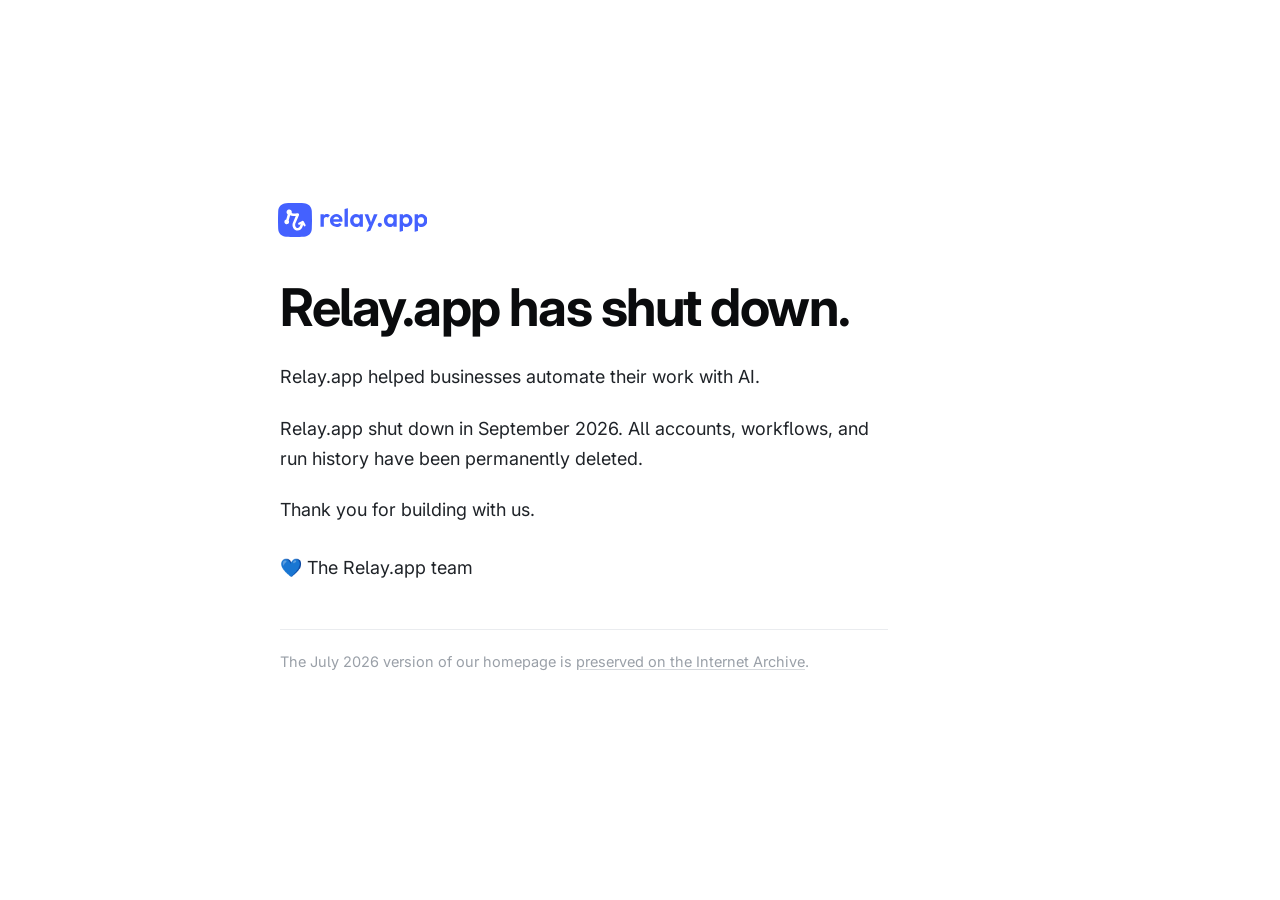
==== commit 979e02b7: "Tiny tweaks" ====
--- a/index.html
+++ b/index.html
@@ -147,7 +147,7 @@
     <h1>Relay.app has shut down.</h1>
 
     <div class="prose">
-      <p>Relay.app helped businesses of all sizes automate their work with AI.</p>
+      <p>Relay.app helped businesses automate their work with AI.</p>
 
       <p>Relay.app shut down in September 2026. All accounts, workflows, and run history have been permanently deleted.</p>
 
@@ -160,5 +160,6 @@
       <a href="https://web.archive.org/web/20260714102304/https://www.relay.app/">preserved on the Internet&nbsp;Archive</a>.</p>
   </main>
 </div>
+<script data-goatcounter="https://relaydotapp.goatcounter.com/count" async src="//gc.zgo.at/count.js"></script>
 </body>
 </html>
